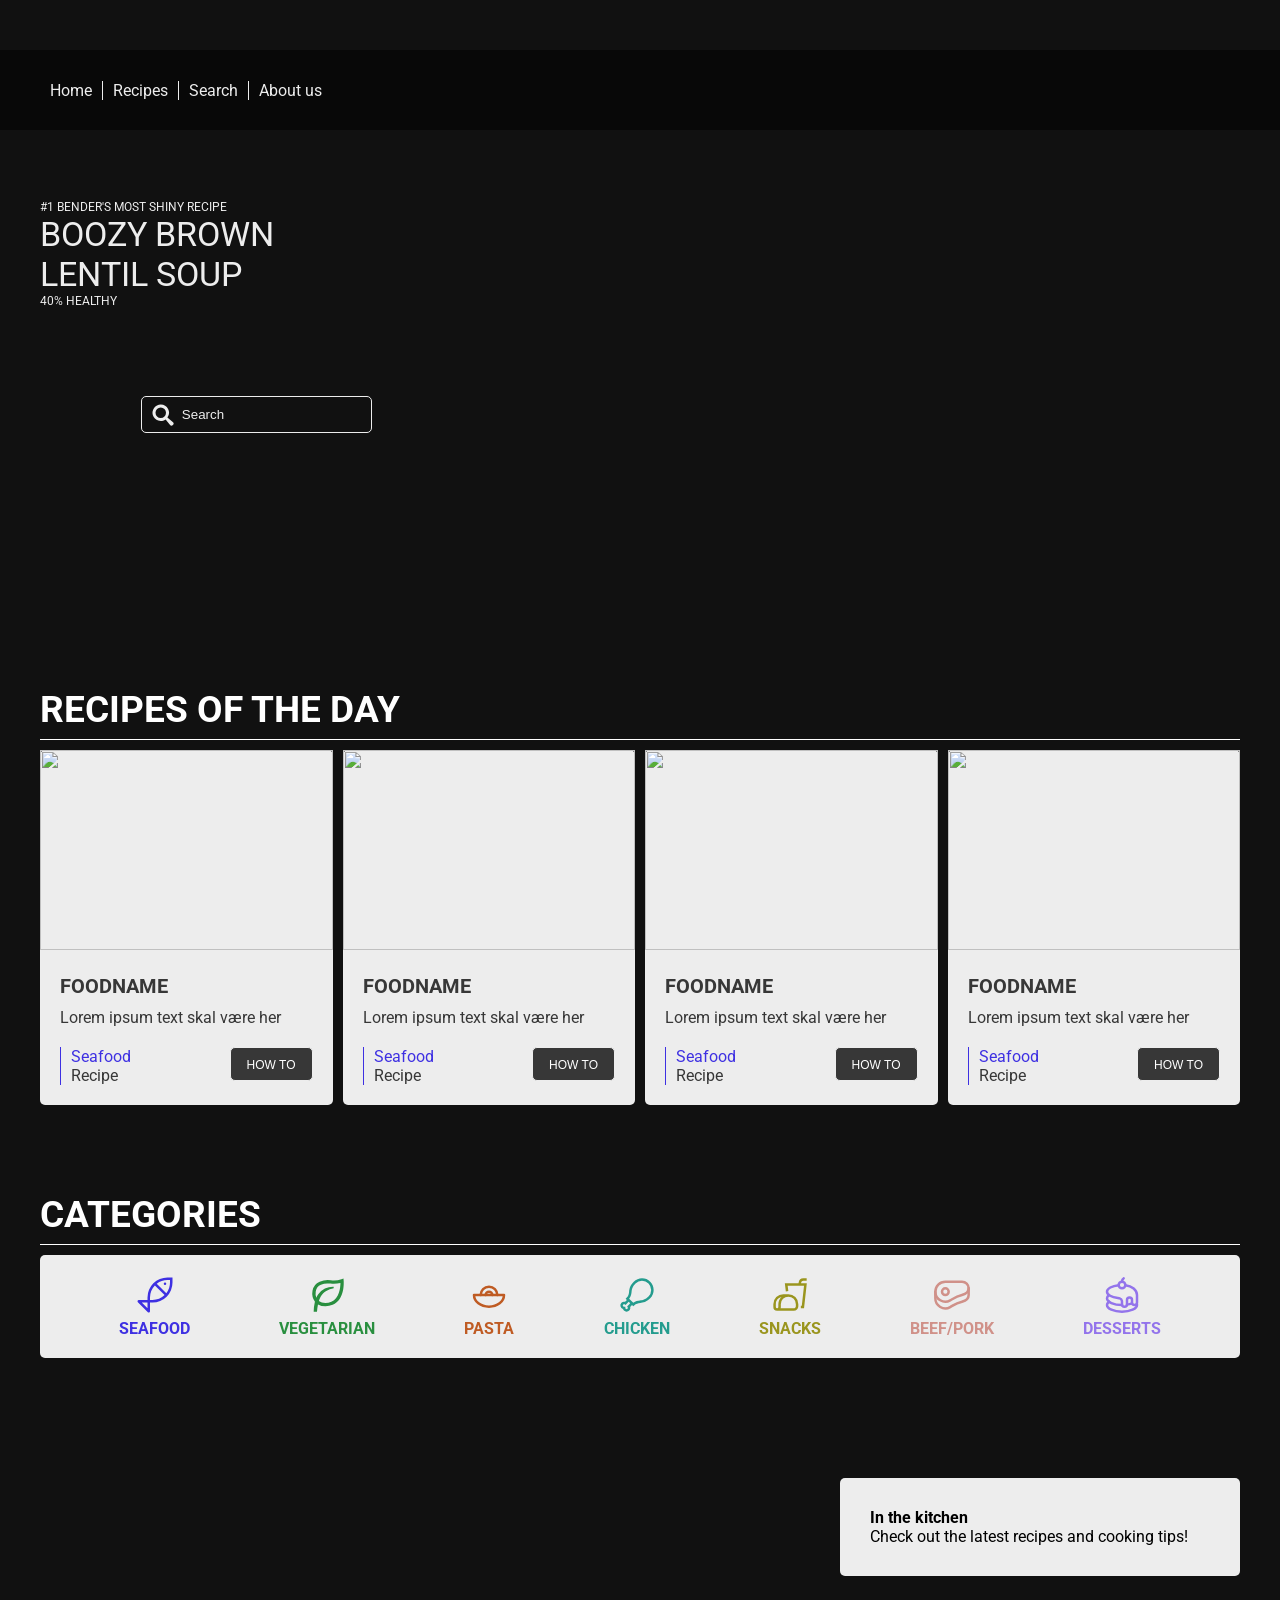
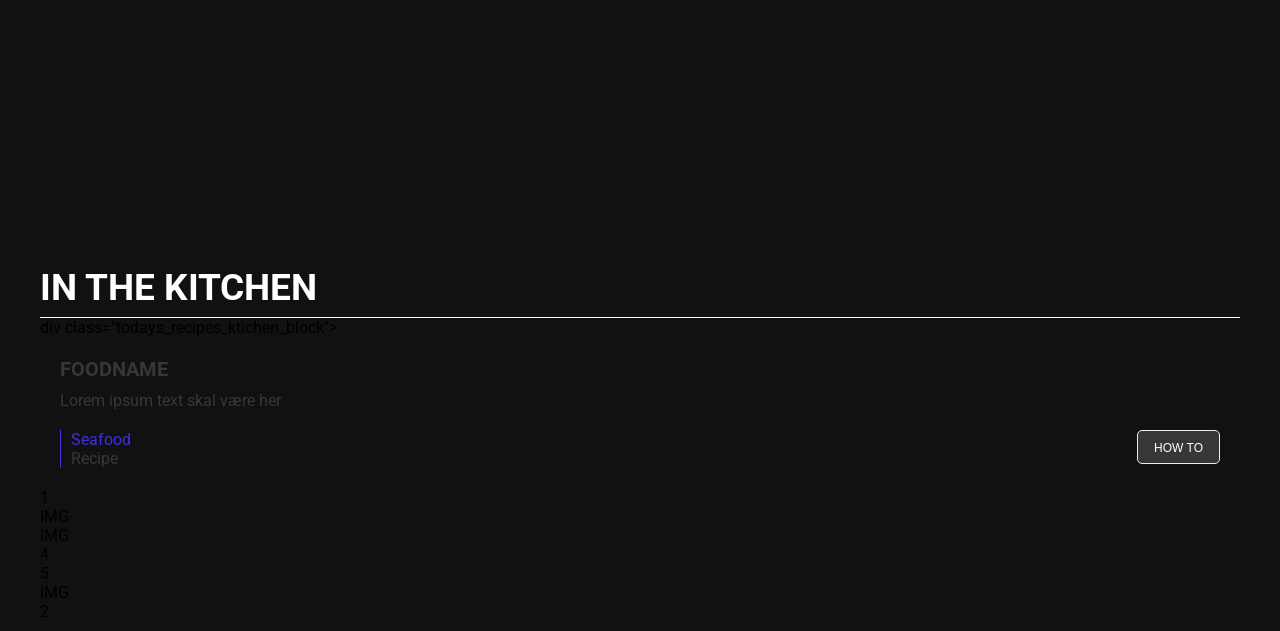
==== index.html @ aae62ea6 "Initial commit" ====
<!DOCTYPE html>
<html lang="en">

<head>
    <meta charset="UTF-8">
    <meta name="viewport" content="width=device-width, initial-scale=1.0">
    <title>Document</title>

    <link rel="preconnect" href="https://fonts.googleapis.com">
    <link rel="preconnect" href="https://fonts.gstatic.com" crossorigin>
    <link href="https://fonts.googleapis.com/css2?family=Roboto:ital,wght@0,100..900;1,100..900&display=swap"
        rel="stylesheet">

    <link rel="stylesheet" href="css/style.css">

</head>

<body>
    <div class="container">

        <!-- Navigation -->
        <nav class="navigation">
            <div class="menu-container">
                <ul>
                    <li><a href="index.html">Home</a></li>
                    <li><a href="recipes.html">Recipes</a></li>
                    <li><a href="search.html">Search</a></li>
                    <li><a href="about-us.html">About us</a></li>
                </ul>
            </div>
            <div class="hamburger-menu">
                <span><svg xmlns="http://www.w3.org/2000/svg" width="1em" height="1em" viewBox="0 0 16 16">
	<path d="M0 0h16v16H0z" fill="none" />
	<path fill="none" stroke="currentColor" stroke-linecap="round" stroke-linejoin="round" stroke-width="1.5" d="m2.75 12.25h10.5m-10.5-4h10.5m-10.5-4h10.5" />
</svg>
</span>
            </div>
        </nav>

        <div class="mobile-menu">
            <ul>
                    <li><a class= "menu-item" href="index.html">Home</a></li>
                    <li><a class= "menu-item" href="recipes.html">Recipes</a></li>
                    <li><a class= "menu-item" href="search.html">Search</a></li>
                    <li><a class= "menu-item" href="about-us.html">About us</a></li>
                </ul>
        </div>


        <!-- Hero section -->
        <section class="hero">
            <div class="hero-container">

                <div class="hero-text">

                    <h6>#1 Bender's most shiny recipe</h6>
                    <h4>Boozy brown</h4>
                    <h4>Lentil soup</h4>
                    <h6>40% healthy</h6>


                </div>

                <div class="hero-search">
                    <div class="search-box">
                        <span class="search-icon">
                            <svg xmlns="http://www.w3.org/2000/svg" width="1em" height="1em" viewBox="0 0 16 16">
                                <path d="M0 0h16v16H0z" fill="none" />
                                <path fill="currentColor"
                                    d="M6.5 1a5.5 5.5 0 0 1 4.437 8.749l3.556 2.846a1.351 1.351 0 1 1-1.898 1.898l-2.846-3.556A5.5 5.5 0 1 1 6.5 1m0 2a3.5 3.5 0 1 0 0 7a3.5 3.5 0 0 0 0-7" />
                            </svg>

                        </span>
                        <input type="text" placeholder="Search" name="" class="search-input">
                    </div>
                </div>

            </div>
        </section>

        <!-- Todays recipe section -->
        <section class="todays_recipes">

            <div class="todays_recipes_headline">Recipes of the day</div>
            <div class="todays_recipes_content">
                <div class="todays_recipes_content_block">
                    <div class="todays_recipes_content_block_image">
                        <img src="https://picsum.photos/300/175" alt="">
                    </div>

                    <div class="todays_recipes_content_block_text">
                        <div class="todays_recipes_content_block_text_top">
                            <h5>FoodName</h5>
                            <p>Lorem ipsum text skal være her</p>
                        </div>
                        <div class="todays_recipes_content_block_text_bottom">
                            <div data-category="seafood" class="todays_recipes_content_bottom_area">
                                <div class="todays_recipes_content_bottom_area_left">
                                    <p data-category="seafood" id="category-color">Seafood</p>
                                    <p>Recipe</p>
                                </div>
                                <div class="todays_recipes_content_bottom_area_right">
                                    <div class="todays_recipes_content_bottom_area_right_button">
                                        <button>
                                            <a href="#">How to</a>
                                        </button>
                                    </div>
                                </div>

                            </div>
                        </div>
                    </div>

                </div>


                <div class="todays_recipes_content_block">
                    <div class="todays_recipes_content_block_image">
                        <img src="https://picsum.photos/300/175" alt="">
                    </div>

                    <div class="todays_recipes_content_block_text">
                        <div class="todays_recipes_content_block_text_top">
                            <h5>FoodName</h5>
                            <p>Lorem ipsum text skal være her</p>
                        </div>
                        <div class="todays_recipes_content_block_text_bottom">
                            <div data-category="seafood" class="todays_recipes_content_bottom_area">
                                <div class="todays_recipes_content_bottom_area_left">
                                    <p data-category="seafood" id="category-color">Seafood</p>
                                    <p>Recipe</p>
                                </div>
                                <div class="todays_recipes_content_bottom_area_right">
                                    <div class="todays_recipes_content_bottom_area_right_button">
                                        <button>
                                            <a href="#">How to</a>
                                        </button>
                                    </div>
                                </div>

                            </div>
                        </div>
                    </div>

                </div>


                <div class="todays_recipes_content_block">
                    <div class="todays_recipes_content_block_image">
                        <img src="https://picsum.photos/300/175" alt="">
                    </div>

                    <div class="todays_recipes_content_block_text">
                        <div class="todays_recipes_content_block_text_top">
                            <h5>FoodName</h5>
                            <p>Lorem ipsum text skal være her</p>
                        </div>
                        <div class="todays_recipes_content_block_text_bottom">
                            <div data-category="seafood" class="todays_recipes_content_bottom_area">
                                <div class="todays_recipes_content_bottom_area_left">
                                    <p data-category="seafood" id="category-color">Seafood</p>
                                    <p>Recipe</p>
                                </div>
                                <div class="todays_recipes_content_bottom_area_right">
                                    <div class="todays_recipes_content_bottom_area_right_button">
                                        <button>
                                            <a href="#">How to</a>
                                        </button>
                                    </div>
                                </div>

                            </div>
                        </div>
                    </div>

                </div>


                <div class="todays_recipes_content_block">
                    <div class="todays_recipes_content_block_image">
                        <img src="https://picsum.photos/300/175" alt="">
                    </div>

                    <div class="todays_recipes_content_block_text">
                        <div class="todays_recipes_content_block_text_top">
                            <h5>FoodName</h5>
                            <p>Lorem ipsum text skal være her</p>
                        </div>
                        <div class="todays_recipes_content_block_text_bottom">
                            <div data-category="seafood" class="todays_recipes_content_bottom_area">
                                <div class="todays_recipes_content_bottom_area_left">
                                    <p data-category="seafood" id="category-color">Seafood</p>
                                    <p>Recipe</p>
                                </div>
                                <div class="todays_recipes_content_bottom_area_right">
                                    <div class="todays_recipes_content_bottom_area_right_button">
                                        <button>
                                            <a href="#">How to</a>
                                        </button>
                                    </div>
                                </div>

                            </div>
                        </div>
                    </div>

                </div>


            </div>


        </section>

        <!-- Categories section -->
        <section class="categories">
            <div class="todays_recipes_headline">Categories</div>
            <div class="categories_content">
                <div class="categories_content_block">
                    <span data-category="seafood" class="iconify">
                        <svg xmlns="http://www.w3.org/2000/svg" width="1em" height="1em" viewBox="0 0 32 32">
                            <path d="M0 0h32v32H0z" fill="none" />
                            <circle cx="24" cy="7" r="1" fill="currentColor" />
                            <path fill="currentColor"
                                d="M26 2a16.02 16.02 0 0 0-16 16v2H3a1 1 0 0 0-.707 1.707l8 8A1 1 0 0 0 12 29v-7h2A16.02 16.02 0 0 0 30 6V2ZM10 26.586L5.414 22H10ZM12 20v-2a13.94 13.94 0 0 1 3.908-9.678l7.77 7.77A13.94 13.94 0 0 1 14 20ZM28 6a13.9 13.9 0 0 1-2.98 8.606L17.395 6.98A13.9 13.9 0 0 1 26 4h2Z" />
                        </svg>

                    </span>
                    <p data-category="seafood">Seafood</p>
                </div>

                <!-- start -->
                <div class="categories_content_block">
                    <span data-category="vegetarian" class="iconify">
                        <svg xmlns="http://www.w3.org/2000/svg" width="1em" height="1em" viewBox="0 0 24 24">
                            <path d="M0 0h24v24H0z" fill="none" />
                            <path fill="currentColor"
                                d="m21.88 2.15l-1.2.4a13.84 13.84 0 0 1-6.41.64a11.87 11.87 0 0 0-6.68.9A7.23 7.23 0 0 0 3.3 9.5a8.65 8.65 0 0 0 1.47 6.6c-.06.21-.12.42-.17.63A22.6 22.6 0 0 0 4 22h2a31 31 0 0 1 .59-4.32a9.25 9.25 0 0 0 4.52 1.11a11 11 0 0 0 4.28-.87C23 14.67 22 3.86 22 3.41zm-7.27 13.93c-2.61 1.11-5.73.92-7.48-.45a13.8 13.8 0 0 1 1.21-2.84A10.2 10.2 0 0 1 9.73 11a9 9 0 0 1 1.81-1.42A12 12 0 0 1 16 8V7a11.4 11.4 0 0 0-5.26 1.08a10.3 10.3 0 0 0-4.12 3.65a15 15 0 0 0-1 1.87a7 7 0 0 1-.38-3.73a5.24 5.24 0 0 1 3.14-4a8.9 8.9 0 0 1 3.82-.84c.62 0 1.23.06 1.87.11a16.2 16.2 0 0 0 6-.35C20 7.55 19.5 14 14.61 16.08" />
                        </svg>


                    </span>
                    <p data-category="vegetarian">Vegetarian</p>
                </div>
                <!-- stop -->

                <!-- start -->
                <div class="categories_content_block">
                    <span data-category="pasta" class="iconify">
                        <svg xmlns="http://www.w3.org/2000/svg" width="1em" height="1em" viewBox="0 0 24 24">
                            <path d="M0 0h24v24H0z" fill="none" />
                            <g fill="none" stroke="currentColor" stroke-linecap="round" stroke-linejoin="round"
                                stroke-width="1.5">
                                <path d="M3 12h18c0 4 -4 7 -9 7s-9 -3 -9 -7" />
                                <path d="M7 12a5 5 0 0 1 10 0" />
                                <path d="M10 12a2 2 0 0 1 4 0" />
                            </g>
                        </svg>


                    </span>
                    <p data-category="pasta">Pasta</p>
                </div>

                <!-- stop -->

                <!-- start -->

                <div class="categories_content_block">
                    <span data-category="chicken" class="iconify">
                        <svg xmlns="http://www.w3.org/2000/svg" width="1em" height="1em" viewBox="0 0 24 24">
                            <path d="M0 0h24v24H0z" fill="none" />
                            <path fill="currentColor"
                                d="M19.95 4.05A6.96 6.96 0 0 0 15 2c-1.87 0-3.625.73-4.95 2.05c-2.325 2.325-2.575 4.265-2.795 5.975c-.18 1.39-.32 2.485-1.535 3.695l-.53.53l.75.75l-1.085 1.085a2.25 2.25 0 0 0-2.195.575a2.254 2.254 0 0 0 .935 3.745c.105.35.295.67.56.935c.425.425.99.66 1.59.66s1.165-.235 1.59-.66c.585-.585.79-1.425.575-2.195l1.085-1.085l.75.75l.53-.53c1.21-1.21 2.31-1.355 3.695-1.535c1.71-.22 3.65-.475 5.975-2.795A6.96 6.96 0 0 0 21.995 9c0-1.87-.73-3.625-2.05-4.95zM6.08 18.86l.305.505a.755.755 0 0 1-.105.92a.764.764 0 0 1-1.06 0a.75.75 0 0 1-.22-.53v-.75h-.75a.75.75 0 0 1-.53-1.28a.734.734 0 0 1 .915-.105l.505.31L7 16.07l.94.94l-1.86 1.86zm12.81-5.97c-1.965 1.965-3.49 2.16-5.105 2.37c-1.295.17-2.63.34-4.005 1.455L7.285 14.22c1.115-1.375 1.29-2.71 1.455-4.005c.21-1.615.405-3.145 2.37-5.105a5.507 5.507 0 0 1 7.78 0a5.507 5.507 0 0 1 0 7.78" />
                        </svg>


                    </span>
                    <p data-category="chicken">Chicken</p>
                </div>

                <!-- stop -->

                <!-- start -->

                <div class="categories_content_block">
                    <span data-category="snacks" class="iconify">
                        <svg xmlns="http://www.w3.org/2000/svg" width="1em" height="1em" viewBox="0 0 24 24">
                            <path d="M0 0h24v24H0z" fill="none" />
                            <g fill="currentColor">
                                <path
                                    d="M17.231 4.298A2.75 2.75 0 0 1 19.944 2H22v1.5h-2.056a1.25 1.25 0 0 0-1.233 1.045L18.635 5h3.453L20.42 20H18.5v-1.5h.579l1.333-12H10.6l.394 3.157l-1.488.186L8.9 5h8.214z" />
                                <path fill-rule="evenodd"
                                    d="M8 11.5a6 6 0 0 0-6 6v1.75a2.25 2.25 0 0 0 2.25 2.25h10A2.75 2.75 0 0 0 17 18.75V17.5a6 6 0 0 0-6-6zm6.25 8.5H6.372q.126-.354.128-.75V17.5a4.5 4.5 0 1 1 9 0v1.25c0 .69-.56 1.25-1.25 1.25M5 17.5c0-1.717.72-3.265 1.876-4.359A4.5 4.5 0 0 0 3.5 17.5v1.75a.75.75 0 0 0 1.5 0z"
                                    clip-rule="evenodd" />
                            </g>
                        </svg>


                    </span>
                    <p data-category="snacks">Snacks</p>
                </div>
                <!-- stop -->

                <!-- start -->
                <div class="categories_content_block">
                    <span data-category="beef/pork" class="iconify">
                        <svg xmlns="http://www.w3.org/2000/svg" width="1em" height="1em" viewBox="0 0 24 24">
                            <path d="M0 0h24v24H0z" fill="none" />
                            <g fill="none" stroke="currentColor" stroke-linecap="round" stroke-linejoin="round"
                                stroke-width="1.5">
                                <circle cx="8" cy="10" r="2" />
                                <path
                                    d="M2 10a6 6 0 0 0 8.917 5.245C13.189 13.978 14 13 18 12c2.232-.558 4-1.79 4-4a4 4 0 0 0-4-4H8a6 6 0 0 0-6 6" />
                                <path
                                    d="M2 10v4a6 6 0 0 0 8.917 5.245C13.189 17.978 14 17 18 16c2.232-.558 4-1.79 4-4V8" />
                            </g>
                        </svg>


                    </span>
                    <p data-category="beef/pork">beef/pork</p>
                </div>


                <div class="categories_content_block">
                    <span data-category="desserts" class="iconify">
                        <svg xmlns="http://www.w3.org/2000/svg" width="1em" height="1em" viewBox="0 0 24 24">
                            <path d="M0 0h24v24H0z" fill="none" />
                            <g fill="none" stroke="currentColor" stroke-linecap="round" stroke-linejoin="round"
                                stroke-width="1.5">
                                <circle cx="12" cy="6" r="2" />
                                <path
                                    d="M12 18c-4.97 0-9-1.79-9-4c0-.729.438-1.412 1.204-2m13.75 5c-.856.335-1.856.6-2.954.772" />
                                <path
                                    d="M20.93 17.5q.07.245.07.5c0 2.21-4.03 4-9 4s-9-1.79-9-4c0-.729.438-1.412 1.204-2" />
                                <path
                                    d="M14 6.099C18.008 6.503 21 9 21 12v4.5a1.5 1.5 0 0 1-3 0V15a1.5 1.5 0 0 0-3 0v2.5a1.5 1.5 0 0 1-3 0v-1c0-.505 0-.758-.033-.935c-.145-.796-.59-1.303-1.361-1.548c-.173-.054-.482-.094-1.1-.173C5.748 13.364 3 11.824 3 10c0-1.904 2.992-3.497 7-3.901M13 2c-.333.167-1 .8-1 2" />
                            </g>
                        </svg>


                    </span>
                    <p data-category="desserts">Desserts</p>
                </div>


            </div>

        </section>

        <!-- Full width image section -->
        <section class="image_section">
            <div class="image_section_controller">
                <div class="image_section_box">
                    <h4>In the kitchen</h4>
                    <p>Check out the latest recipes and cooking tips!</p>
                </div>

            </div>

        </section>


        <!-- kig på imorgen -->
        <!-- Content area (6 boxes)-->
        <section class="content_area">
<div class="todays_recipes_headline">In the kitchen</div>

<div class="todays_recipes_content_kitchen">
                    div class="todays_recipes_ktichen_block">
                   

                    <div class="todays_recipes_content_block_text">
                        <div class="todays_recipes_content_block_text_top">
                            <h5>FoodName</h5>
                            <p>Lorem ipsum text skal være her</p>
                        </div>
                        <div class="todays_recipes_content_block_text_bottom">
                            <div data-category="seafood" class="todays_recipes_content_bottom_area">
                                <div class="todays_recipes_content_bottom_area_left">
                                    <p data-category="seafood" id="category-color">Seafood</p>
                                    <p>Recipe</p>
                                </div>
                                <div class="todays_recipes_content_bottom_area_right">
                                    <div class="todays_recipes_content_bottom_area_right_button">
                                        <button>
                                            <a href="#">How to</a>
                                        </button>
                                    </div>
                                </div>

                            </div>
                        </div>
                    </div>

                </div>

<div class="content_area_container">
    <div class="content_area_container_box">1</div>
    <div class="content_area_container_box">IMG</div>
    <div class="content_area_container_box">IMG</div>
    <div class="content_area_container_box">4</div>
    <div class="content_area_container_box">5</div>
    <div class="content_area_container_box">IMG</div>2
</div>

        </section>

        <!-- Footer -->
        <footer class="footer">

        </footer>





    </div>

<script src="js/app.js"></script>

</body>

</html>
---- css/style.css ----
:root {
    /* Dimensions */
    --width-full: 100%;
    --width-12col: 1200px;

    /* Grid settings */
    --grid-gap: 10px;
    --padding-default: 20px;

    /* Colours */
    --background-color-navigation: #00000088;
    --background-color-light: #ededed;
    --background-color-dark-bg: #111111;
    --primary-color: #bf5b23;
    --color-white: #ffffff;
    --color-dark: #373737;
    --color-light: #ebebeb;

    /* Color swatch categories */
    --category-seafood: #3e30e2;
    --category-chicken: #249c8e;
    --category-meats: #d09189;
    --category-veg: #298f3f;
    --category-snacks: #9a951e;
    --category-pasta: #bf5b23;
    --category-desserts: #9374eb;

}

/* data-category attributes */
/*Seafood*/
div[data-category="seafood"] {
    border-left: 1px solid var(--category-seafood);
}

p[data-category="seafood"] {
    color: var(--category-seafood);
}

span[data-category="seafood"] {
    color: var(--category-seafood);
}

/*Vegetarian*/
div[data-category="vegetarian"] {
    border-left: 1px solid var(--category-veg);
}

p[data-category="vegetarian"] {
    color: var(--category-veg);
}

span[data-category="vegetarian"] {
    color: var(--category-veg);
}

/*Pasta*/
div[data-category="pasta"] {
    border-left: 1px solid var(--category-pasta);
}

p[data-category="pasta"] {
    color: var(--category-pasta);
}

span[data-category="pasta"] {
    color: var(--category-pasta);
}


/*Chicken*/
div[data-category="chicken"] {
    border-left: 1px solid var(--category-chicken);
}

p[data-category="chicken"] {
    color: var(--category-chicken);
}

span[data-category="chicken"] {
    color: var(--category-chicken);
}


/*Snacks*/
div[data-category="snacks"] {
    border-left: 1px solid var(--category-snacks);
}

p[data-category="snacks"] {
    color: var(--category-snacks);
}

span[data-category="snacks"] {
    color: var(--category-snacks);
}

/*Beef/pork*/
div[data-category="beef/pork"] {
    border-left: 1px solid var(--category-meats);
}

p[data-category="beef/pork"] {
    color: var(--category-meats);
}

span[data-category="beef/pork"] {
    color: var(--category-meats);
}

/*Desserts*/
div[data-category="desserts"] {
    border-left: 1px solid var(--category-desserts);
}

p[data-category="desserts"] {
    color: var(--category-desserts);
}

span[data-category="desserts"] {
    color: var(--category-desserts);
}

* {
    margin: 0;
    padding: 0;
    box-sizing: border-box;

}

body {
    width: var(--width-full);
    /* 100% */
    font-family: "Roboto", sans-serif;
    height: 100%;
    position: relative;
    background-color: var(--background-color-dark-bg);

}

.container {
    display:grid;
    grid-template-rows:auto;
    gap:var(--grid-gap);
    width:var(--width-full);
}


.navigation, .hero, .image_section, .footer {
    width: var(--width-full); /* Den har fuld vidde */
}

.todays_recipes, .categories, .content_area {
    width: var(--width-12col);
    margin: 0 auto 0 auto;
}

.hamburger-menu {
    display: none;
    color: var(--color-light);
    font-size: 24px;
}

.mobile-menu{
    display:none;
}


.navigation {
    width: var(--width-full);
    height: 80px;
    background-color: var(--background-color-navigation);
    padding: 20px;
    display: flex;
    justify-content: center;
    align-items: center;
    position:absolute;
    top: 50px;
    left: 0;
    z-index: 10;
}

/* For cool floaty later*/
.navigation.fixed {
    position:fixed;
    top:0;
    width:100%;
    z-index: 1000;
}


.menu-container {
    width:var(--width-12col);
}

.menu-container ul {
    display: flex;

}

.menu-container ul li {
    list-style: none;
}

.menu-container a {
    padding: 0 10px;
    text-decoration: none;
    color: var(--background-color-light);
    border-right: 1px solid var(--background-color-light);
}

.menu-container a:hover {
    color: var(--primary-color);
}

.menu-container li:last-child a {
    border-right: none;
}

/* Hero Section */
.hero {
    display: flex;
    justify-content: center;
    color:var(--background-color-light);
    position: relative;
    width: var(--width-full);
    top:0;
    min-height: 600px;
    height: auto;
    margin: 0;
    background-image: url("https://picsum.photos/1920/800");
    background-size: cover;
    background-position: center;
}

.hero-container {
    width: var(--width-12col);
    height: 100%;
    display: grid;
    grid-template-columns: repeat(12, 1fr);
    grid-template-rows: auto auto auto;
    gap: var(--grid-gap);
}

.hero-text {
    grid-column: 1 / span 4; /* spanning over 4 columns */ 
    grid-row: 1;
    margin-top: 200px;
}

.hero-text h4, h6 {
    padding:0;
    margin:0;
}

.hero-text h4 {
    font-weight: 400;
    font-size: 34px;
    text-transform: uppercase;
}

.hero-text h6 {
    font-weight: 400;
    font-size: 12px;
    text-transform: uppercase;
}

.hero-search {
    grid-column: 2 / span 3;
    grid-row: 2;
    margin-top: 50 px;
}

.search-box {
    position:relative;
    display: flex;
    align-items: center;
}

.search-input {
    padding: 10px 20px 10px 40px;
    background-color: transparent;
    border-radius: 5px;
    border: 1px solid var(--background-color-light);
    outline:none;
    color: var(--background-color-light);
}

.search-input::placeholder {
    color: var(--background-color-light);
}

.search-icon {
    position: absolute;
    left: 10px;
    font-size: 24px;
    display: flex;
    align-items: center;
}


/* Todays recipes stuff start */
.todays_recipes {
    height: fit-content;
    width: var(--width-12col);
    display:grid;
    grid-template-rows: 130px auto;
    grid-template-columns: 1fr;
    gap:var(--grid-gap);
}

.todays_recipes_content_block_image img{
height: 200px;
width: 100%;
background-size: cover;
background-position: center;
}

.todays_recipes_headline {
    height: 60px;
    color: var(--color-white);
    border-bottom: 1px solid var(--color-white);
    display: flex;
    justify-content: flex-start;
    align-items: center;
    font-size: 37px;
    text-transform: uppercase;
    font-weight: 700;
    margin-top: 70px;
}

.todays_recipes_content {
    display: grid;
    grid-template-columns: repeat(4, 1fr);
    gap: var(--grid-gap);
    height: fit-content ;
    width: var(--width-12col);
}

.todays_recipes_content_block {
    background-color: var(--background-color-light);
    border-radius: 5px;
    display: flex;
    flex-direction: column;
    position: relative;
}

.todays_recipes_content_block_text {
    padding: 20px;
    color: var(--color-dark);
    display: flex;
    flex-direction: column;
    justify-content: space-between;
    flex: 1;
}

.todays_recipes_content_block_text h5 {
    font-weight: 700;
    font-size: 20px;
    margin-bottom: 10px;
    text-transform: uppercase;
}

.todays_recipes_content_block_text p {
    font-size: 16px;
}

.todays_recipes_content_bottom_area {
    display: flex;
    justify-content: space-between;
    margin: 20px 0 0 0;
}

.todays_recipes_content_bottom_area_left {
    display: flex;
    justify-content: space-between;
    padding: 0 0 0 10px;
    flex-direction: column;
}

.todays_recipes_content_bottom_area.left p {
    font-size: 14px;
    font-weight: 400;
    text-transform: uppercase;
}


.todays_recipes_content_bottom_area_right button {
    background-color: var(--color-dark);
    border: 1px solid var(--background-color-light);
    border-radius: 5px;
    padding: 8px 16px;
    font-size: 14px;
    font-weight: 400;
    cursor: pointer;
}

.todays_recipes_content_bottom_area_right button a {
    color: var(--color-white);
    text-decoration: none;
    text-transform: uppercase;
    font-size: 12px;
    transition: 0.3s;
}

.todays_recipes_content_bottom_area_right button a:hover {
    color: var(--primary-color);
}

.categories {
    width: var(--width-12col);
}

.categories_content {
    display: flex;
    background-color: var(--background-color-light);
    gap: var(--grid-gap);
    padding: 20px 0;
    border-radius: 5px;
    margin: 10px auto;
    justify-content: space-evenly;
}

.categories_content_block {
    display: flex;
    justify-content: center;
    align-items: center;
    font-size: 16px;
    font-weight: 700;
    text-transform: uppercase;
    flex-direction: column;
}

.categories_content_block svg {
    font-size: 40px;
    
}

/* image section start */
.image_section {
    width: var(--width-full);
    height: 400px;
    display: flex;
    justify-content: center;
    background-image: url("https://picsum.photos/1920/400");
    background-size: cover;
    background-position: center;
    clip-path: polygon(0 0, 100% 17%, 100% 100%, 0% 100%);
}

.image_section_controller {
    width: var(--width-12col);
    display: grid;
    grid-template-columns: repeat(12, 1fr);
    grid-template-rows: 100px auto 50px;
}

.image_section_box {
    grid-row:2;
    background-color: var(--background-color-light);
    grid-column: 9 / span 4;
    height: fit-content;
    padding: 30px;
    border-radius: 5px;
}

/* Recipes */

.recipe-hero-text {
    margin-left: 80px;
    margin-top: 150px;
    margin-bottom: 15px;
}

.recipe-hero-text h1 {
    font-size: 12px;
    font-weight: 400;
    width: 367px;
    color: var(--primary-color);
    margin-bottom: 15px;
}

.boozy {
    color: var(--color-light);
    font-size: 32px;
    font-weight: 400;
    text-transform: uppercase;
}

.lentil {
    color: var(--color-light);
    font-size: 32px;
    font-weight: 800;
    text-transform: uppercase;
}

.recipe-hero-container {
    display: flex;
    justify-content: space-between;
    align-items: flex-start;
}


.suop-image {
    width: 400px;
    height: 400px;
    border-radius: 50%;
    object-fit: cover;
    display: block;
    margin-left: auto;
    margin-right: 40px;
    margin-top: 149px;

}


/* Search */


 

/* About us page start */








/* Responsive web design (mobile) : Allti' ned'est */
/* RMD start */
@media (width <= 768px) {
    :root { 
        --width-12col: 100%;
    }
    
   /*body*/

    .menu-container {
        display:none;

    }

    .hamburger-menu {
        display:block;
    }

    .mobile-menu {
        position:fixed;
        top: 0;
        right: 0;
        height: 100%;
        background-color: var(--color-dark);
        box-shadow: -2px 0 5px #00000080;
        transform: translateX(100%);
        z-index: 1000;
        display: block;
        transition: transform 0.8s ease-in-out, opacity 0.8s ease-in-out;
    }

    .mobile-menu.open {
        visibility: visible;
        opacity: 1;
        transform: translateX(0);
        transition: transform 0.8s ease-in-out, opacity 0.8s ease-in-out;
    }

    .mobile-menu ul {
        padding: 0;
    }

    .mobile-menu ul li {
        list-style: none;
        text-decoration: none;
        padding: 15px;
    }

    .mobile-menu ul li a {
        color: var(--color-light);
        text-decoration: none;
    }

    .mobile-menu .menu-item {
        display: block;
        padding: 15px;
        font-weight: 700;
        text-transform: uppercase;
    }


 .hero-text {
    grid-column: 3 / span 8; /* spanning over 4 columns */ 


}
.hero-search {
    grid-column: 3 / span 8;

}
 .search-input {
    width:100%;
 }



    .todays_recipes {
       width: 90%;
    }

    .todays_recipes_content {
        grid-template-columns: repeat(1, 1fr);
        
    }

    .categories_content {
        flex-wrap: wrap;
        justify-content: flex-start;
    }
    
    .categories_content_block {
        width: 30%;
        margin: 5px;
    }
 
   

    .todays_recipes_headline {
        font-size: 30px;
    } 
 
     .image_section {
        display:none;
    } 
}
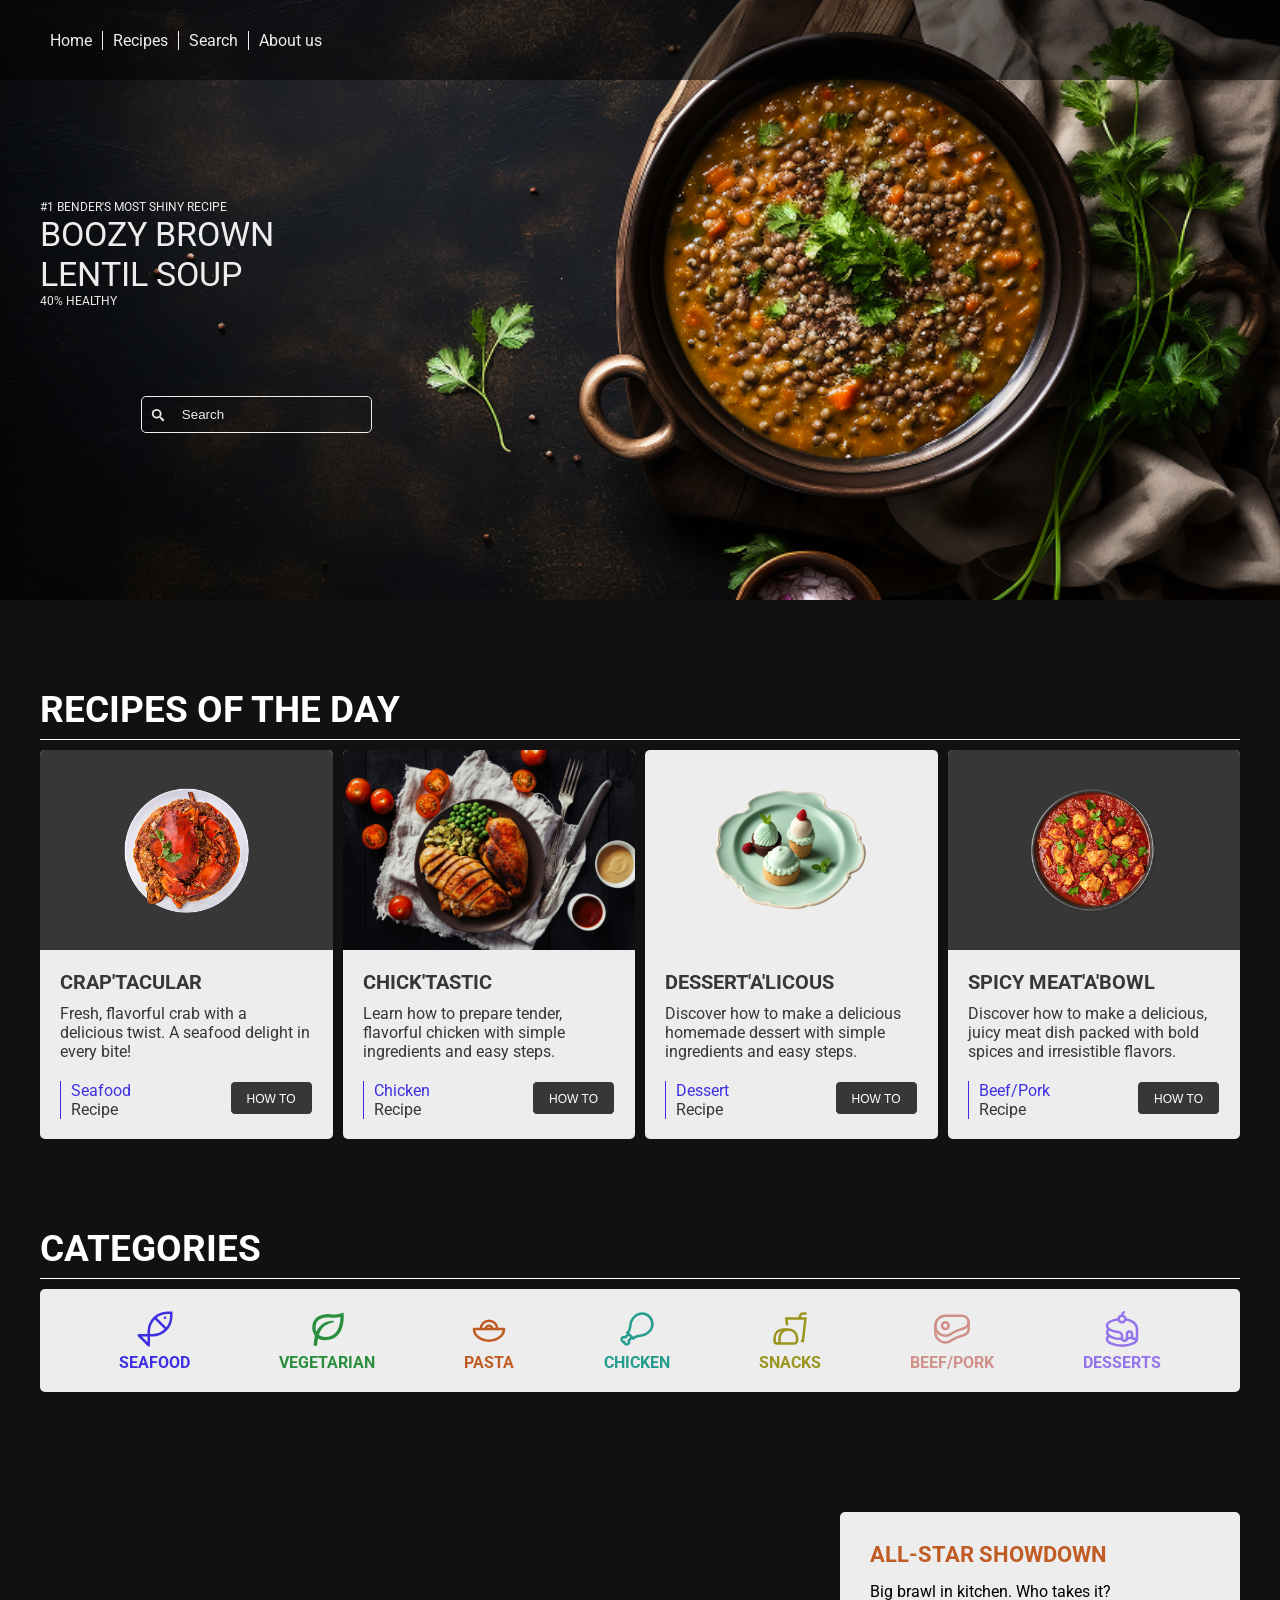
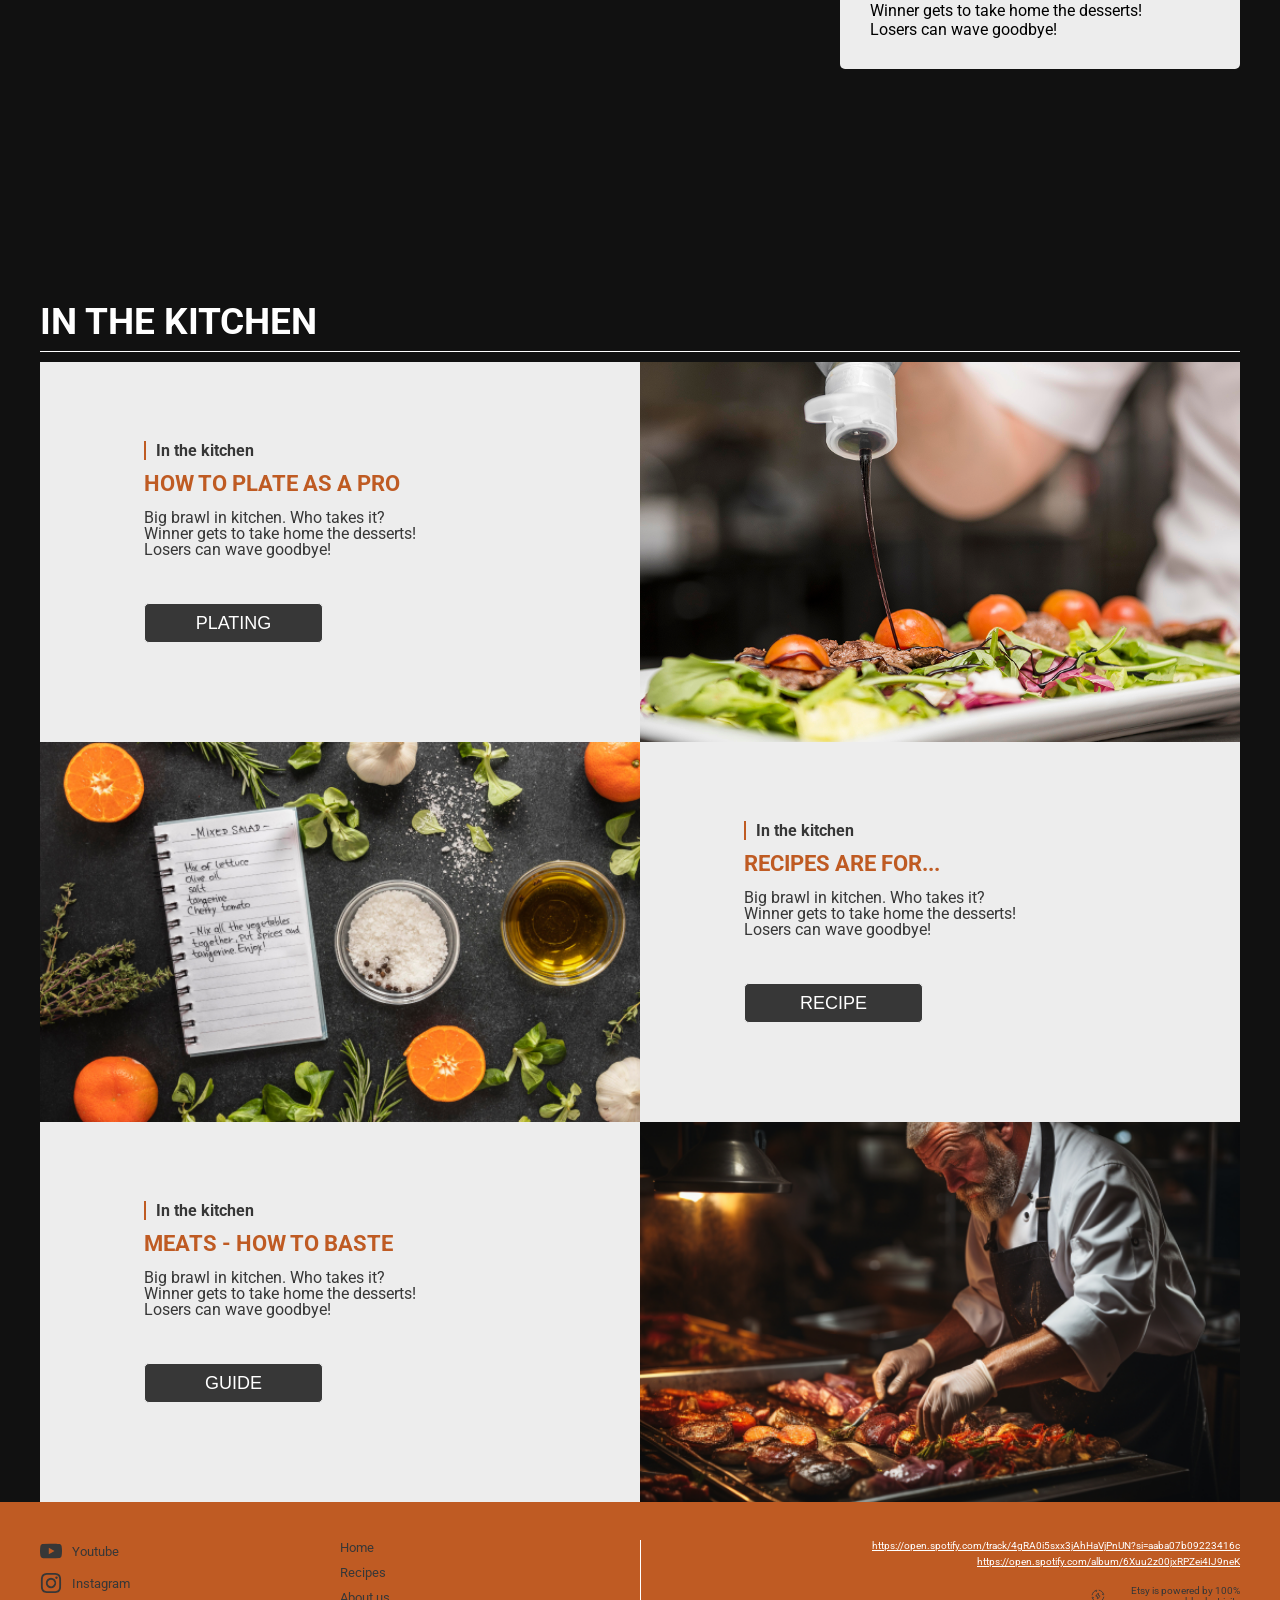
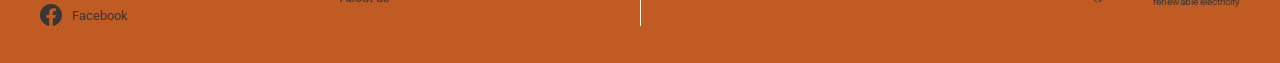
==== commit 2e44eaa9: "hejsa" ====
--- a/index.html
+++ b/index.html
@@ -30,20 +30,21 @@
             </div>
             <div class="hamburger-menu">
                 <span><svg xmlns="http://www.w3.org/2000/svg" width="1em" height="1em" viewBox="0 0 16 16">
-	<path d="M0 0h16v16H0z" fill="none" />
-	<path fill="none" stroke="currentColor" stroke-linecap="round" stroke-linejoin="round" stroke-width="1.5" d="m2.75 12.25h10.5m-10.5-4h10.5m-10.5-4h10.5" />
-</svg>
-</span>
+                        <path d="M0 0h16v16H0z" fill="none" />
+                        <path fill="none" stroke="currentColor" stroke-linecap="round" stroke-linejoin="round"
+                            stroke-width="1.5" d="m2.75 12.25h10.5m-10.5-4h10.5m-10.5-4h10.5" />
+                    </svg>
+                </span>
             </div>
         </nav>
 
         <div class="mobile-menu">
             <ul>
-                    <li><a class= "menu-item" href="index.html">Home</a></li>
-                    <li><a class= "menu-item" href="recipes.html">Recipes</a></li>
-                    <li><a class= "menu-item" href="search.html">Search</a></li>
-                    <li><a class= "menu-item" href="about-us.html">About us</a></li>
-                </ul>
+                <li><a class="menu-item" href="index.html">Home</a></li>
+                <li><a class="menu-item" href="recipes.html">Recipes</a></li>
+                <li><a class="menu-item" href="search.html">Search</a></li>
+                <li><a class="menu-item" href="about-us.html">About us</a></li>
+            </ul>
         </div>
 
 
@@ -84,14 +85,14 @@
             <div class="todays_recipes_headline">Recipes of the day</div>
             <div class="todays_recipes_content">
                 <div class="todays_recipes_content_block">
-                    <div class="todays_recipes_content_block_image">
-                        <img src="https://picsum.photos/300/175" alt="">
+                    <div class="todays_recipes_content_block_image crab-background">
+                        <img src="images/crab.png" alt="Crab" class="crab-image">
                     </div>
 
                     <div class="todays_recipes_content_block_text">
                         <div class="todays_recipes_content_block_text_top">
-                            <h5>FoodName</h5>
-                            <p>Lorem ipsum text skal være her</p>
+                            <h5>Crap'tacular</h5>
+                            <p>Fresh, flavorful crab with a delicious twist. A seafood delight in every bite!</p>
                         </div>
                         <div class="todays_recipes_content_block_text_bottom">
                             <div data-category="seafood" class="todays_recipes_content_bottom_area">
@@ -116,18 +117,19 @@
 
                 <div class="todays_recipes_content_block">
                     <div class="todays_recipes_content_block_image">
-                        <img src="https://picsum.photos/300/175" alt="">
+                        <img src="images/chickendish.png" alt="chickendish" class="chicken-image">
                     </div>
 
                     <div class="todays_recipes_content_block_text">
                         <div class="todays_recipes_content_block_text_top">
-                            <h5>FoodName</h5>
-                            <p>Lorem ipsum text skal være her</p>
+                            <h5>Chick'tastic</h5>
+                            <p>Learn how to prepare tender, flavorful chicken with simple ingredients and easy steps.
+                            </p>
                         </div>
                         <div class="todays_recipes_content_block_text_bottom">
                             <div data-category="seafood" class="todays_recipes_content_bottom_area">
                                 <div class="todays_recipes_content_bottom_area_left">
-                                    <p data-category="seafood" id="category-color">Seafood</p>
+                                    <p data-category="seafood" id="category-color">Chicken</p>
                                     <p>Recipe</p>
                                 </div>
                                 <div class="todays_recipes_content_bottom_area_right">
@@ -146,19 +148,20 @@
 
 
                 <div class="todays_recipes_content_block">
-                    <div class="todays_recipes_content_block_image">
-                        <img src="https://picsum.photos/300/175" alt="">
+                    <div class="todays_recipes_content_block_image dessert-background">
+                        <img src="images/dessert.png" alt="dessert" class="dessert-image">
                     </div>
 
                     <div class="todays_recipes_content_block_text">
                         <div class="todays_recipes_content_block_text_top">
-                            <h5>FoodName</h5>
-                            <p>Lorem ipsum text skal være her</p>
+                            <h5>Dessert'a'licous</h5>
+                            <p>Discover how to make a delicious homemade dessert with simple ingredients and easy steps.
+                            </p>
                         </div>
                         <div class="todays_recipes_content_block_text_bottom">
                             <div data-category="seafood" class="todays_recipes_content_bottom_area">
                                 <div class="todays_recipes_content_bottom_area_left">
-                                    <p data-category="seafood" id="category-color">Seafood</p>
+                                    <p data-category="seafood" id="category-color">Dessert</p>
                                     <p>Recipe</p>
                                 </div>
                                 <div class="todays_recipes_content_bottom_area_right">
@@ -177,19 +180,20 @@
 
 
                 <div class="todays_recipes_content_block">
-                    <div class="todays_recipes_content_block_image">
-                        <img src="https://picsum.photos/300/175" alt="">
+                    <div class="todays_recipes_content_block_image beefpork-background">
+                        <img src="images/beefpork.png" alt="beefpork" class="beefpork-image">
                     </div>
 
                     <div class="todays_recipes_content_block_text">
                         <div class="todays_recipes_content_block_text_top">
-                            <h5>FoodName</h5>
-                            <p>Lorem ipsum text skal være her</p>
+                            <h5>Spicy meat'a'bowl</h5>
+                            <p>Discover how to make a delicious, juicy meat dish packed with bold spices and
+                                irresistible flavors.</p>
                         </div>
                         <div class="todays_recipes_content_block_text_bottom">
                             <div data-category="seafood" class="todays_recipes_content_bottom_area">
                                 <div class="todays_recipes_content_bottom_area_left">
-                                    <p data-category="seafood" id="category-color">Seafood</p>
+                                    <p data-category="seafood" id="category-color">Beef/Pork</p>
                                     <p>Recipe</p>
                                 </div>
                                 <div class="todays_recipes_content_bottom_area_right">
@@ -353,8 +357,12 @@
         <section class="image_section">
             <div class="image_section_controller">
                 <div class="image_section_box">
-                    <h4>In the kitchen</h4>
-                    <p>Check out the latest recipes and cooking tips!</p>
+                    <h4>All-star showdown</h4>
+
+                    <p>Big brawl in kitchen. Who takes it? <br>
+                        Winner gets to take home the desserts!<br>
+                        Losers can wave goodbye!</p>
+
                 </div>
 
             </div>
@@ -362,63 +370,182 @@
         </section>
 
 
-        <!-- kig på imorgen -->
+
         <!-- Content area (6 boxes)-->
         <section class="content_area">
-<div class="todays_recipes_headline">In the kitchen</div>
-
-<div class="todays_recipes_content_kitchen">
-                    div class="todays_recipes_ktichen_block">
-                   
-
-                    <div class="todays_recipes_content_block_text">
-                        <div class="todays_recipes_content_block_text_top">
-                            <h5>FoodName</h5>
-                            <p>Lorem ipsum text skal være her</p>
-                        </div>
-                        <div class="todays_recipes_content_block_text_bottom">
-                            <div data-category="seafood" class="todays_recipes_content_bottom_area">
-                                <div class="todays_recipes_content_bottom_area_left">
-                                    <p data-category="seafood" id="category-color">Seafood</p>
-                                    <p>Recipe</p>
-                                </div>
-                                <div class="todays_recipes_content_bottom_area_right">
-                                    <div class="todays_recipes_content_bottom_area_right_button">
-                                        <button>
-                                            <a href="#">How to</a>
-                                        </button>
-                                    </div>
-                                </div>
-
-                            </div>
-                        </div>
-                    </div>
-
-                </div>
-
-<div class="content_area_container">
-    <div class="content_area_container_box">1</div>
-    <div class="content_area_container_box">IMG</div>
-    <div class="content_area_container_box">IMG</div>
-    <div class="content_area_container_box">4</div>
-    <div class="content_area_container_box">5</div>
-    <div class="content_area_container_box">IMG</div>2
-</div>
+
+            <div class="todays_recipes_headline">In the kitchen</div>
+
+
+            <div class="content_area_container">
+
+                <div class="content_area_container_box text-box">
+                    <h5>In the kitchen</h5>
+                    <h3>How to plate as a pro</h3>
+                    <p>Big brawl in kitchen. Who takes it? <br>
+                        Winner gets to take home the desserts!<br>
+                        Losers can wave goodbye!</p>
+
+                    <button>Plating</button>
+
+                </div>
+
+                <div class="content_area_container_box">
+                    <img src="images/salad.png" alt="salad on plate">
+                </div>
+
+
+                <div class="content_area_container_box">
+                    <img src="images/recipelist.png" alt="saladrecipe">
+                </div>
+
+
+
+                <div class="content_area_container_box text-box">
+                    <h5>In the kitchen</h5>
+                    <h3>Recipes are for...</h3>
+                    <p>Big brawl in kitchen. Who takes it? <br>
+                        Winner gets to take home the desserts!<br>
+                        Losers can wave goodbye!</p>
+
+                    <button>Recipe</button>
+                </div>
+
+
+                <div class="content_area_container_box text-box">
+                    <h5>In the kitchen</h5>
+                    <h3>Meats - how to baste</h3>
+                    <p>Big brawl in kitchen. Who takes it? <br>
+                        Winner gets to take home the desserts!<br>
+                        Losers can wave goodbye!</p>
+
+                    <button>Guide</button>
+                </div>
+
+
+                <div class="content_area_container_box">
+                    <img src="images/cookingman.png" alt="cooking man">
+                </div>
+
+            </div>
 
         </section>
+
+
+
+
+
+
+
+
+
+
+
+
+
+ </div>
 
         <!-- Footer -->
         <footer class="footer">
 
+            <div class="footer_container">
+
+                <div class="footer_socialmedia">
+                    <a href="https://www.youtube.com/">
+                        <svg xmlns="http://www.w3.org/2000/svg" width="1em" height="1em" viewBox="0 0 24 24">
+                            <path d="M0 0h24v24H0z" fill="none" />
+                            <g fill="none">
+                                <g clip-path="url(#SVGXv8lpc2Y)">
+                                    <path fill="currentColor"
+                                        d="M23.5 6.507a2.8 2.8 0 0 0-.766-1.27a3.05 3.05 0 0 0-1.338-.742C19.518 4 11.994 4 11.994 4a77 77 0 0 0-9.39.47a3.16 3.16 0 0 0-1.338.76c-.37.356-.638.795-.778 1.276A29 29 0 0 0 0 12c-.012 1.841.151 3.68.488 5.494c.137.479.404.916.775 1.269s.833.608 1.341.743c1.903.494 9.39.494 9.39.494a77 77 0 0 0 9.402-.47a3.05 3.05 0 0 0 1.338-.742a2.8 2.8 0 0 0 .765-1.27A28.4 28.4 0 0 0 24 12.023a26.6 26.6 0 0 0-.5-5.517M9.602 15.424V8.577l6.26 3.424z" />
+                                </g>
+                                <defs>
+                                    <clipPath id="SVGXv8lpc2Y">
+                                        <path fill="#fff" d="M0 0h24v24H0z" />
+                                    </clipPath>
+                                </defs>
+                            </g>
+                        </svg>
+
+
+                        Youtube
+                    </a>
+
+
+                    <a href="https://www.instagram.com/">
+                        <svg xmlns="http://www.w3.org/2000/svg" width="1em" height="1em" viewBox="0 0 24 24">
+                            <path d="M0 0h24v24H0z" fill="none" />
+                            <path fill="currentColor" fill-rule="evenodd"
+                                d="M7.465 1.066C8.638 1.012 9.012 1 12 1s3.362.013 4.534.066s1.972.24 2.672.511c.733.277 1.398.71 1.948 1.27c.56.549.992 1.213 1.268 1.947c.272.7.458 1.5.512 2.67C22.988 8.639 23 9.013 23 12s-.013 3.362-.066 4.535c-.053 1.17-.24 1.97-.512 2.67a5.4 5.4 0 0 1-1.268 1.949c-.55.56-1.215.992-1.948 1.268c-.7.272-1.5.458-2.67.512c-1.174.054-1.548.066-4.536.066s-3.362-.013-4.535-.066c-1.17-.053-1.97-.24-2.67-.512a5.4 5.4 0 0 1-1.949-1.268a5.4 5.4 0 0 1-1.269-1.948c-.271-.7-.457-1.5-.511-2.67C1.012 15.361 1 14.987 1 12s.013-3.362.066-4.534s.24-1.972.511-2.672a5.4 5.4 0 0 1 1.27-1.948a5.4 5.4 0 0 1 1.947-1.269c.7-.271 1.5-.457 2.67-.511m8.98 1.98c-1.16-.053-1.508-.064-4.445-.064s-3.285.011-4.445.064c-1.073.049-1.655.228-2.043.379c-.513.2-.88.437-1.265.822a3.4 3.4 0 0 0-.822 1.265c-.151.388-.33.97-.379 2.043c-.053 1.16-.064 1.508-.064 4.445s.011 3.285.064 4.445c.049 1.073.228 1.655.379 2.043c.176.477.457.91.822 1.265c.355.365.788.646 1.265.822c.388.151.97.33 2.043.379c1.16.053 1.507.064 4.445.064s3.285-.011 4.445-.064c1.073-.049 1.655-.228 2.043-.379c.513-.2.88-.437 1.265-.822c.365-.355.646-.788.822-1.265c.151-.388.33-.97.379-2.043c.053-1.16.064-1.508.064-4.445s-.011-3.285-.064-4.445c-.049-1.073-.228-1.655-.379-2.043c-.2-.513-.437-.88-.822-1.265a3.4 3.4 0 0 0-1.265-.822c-.388-.151-.97-.33-2.043-.379m-5.85 12.345a3.669 3.669 0 0 0 4-5.986a3.67 3.67 0 1 0-4 5.986M8.002 8.002a5.654 5.654 0 1 1 7.996 7.996a5.654 5.654 0 0 1-7.996-7.996m10.906-.814a1.337 1.337 0 1 0-1.89-1.89a1.337 1.337 0 0 0 1.89 1.89"
+                                clip-rule="evenodd" />
+                        </svg>
+
+                        Instagram
+                    </a>
+
+
+                    <a href="https://www.facebook.com/">
+                        <svg xmlns="http://www.w3.org/2000/svg" width="1em" height="1em" viewBox="0 0 24 24">
+                            <path d="M0 0h24v24H0z" fill="none" />
+                            <g fill="none">
+                                <g clip-path="url(#SVGXv8lpc2Y)">
+                                    <path fill="currentColor" fill-rule="evenodd"
+                                        d="M0 12.067C0 18.034 4.333 22.994 10 24v-8.667H7V12h3V9.333c0-3 1.933-4.666 4.667-4.666c.866 0 1.8.133 2.666.266V8H15.8c-1.467 0-1.8.733-1.8 1.667V12h3.2l-.533 3.333H14V24c5.667-1.006 10-5.966 10-11.933C24 5.43 18.6 0 12 0S0 5.43 0 12.067"
+                                        clip-rule="evenodd" />
+                                </g>
+                                <defs>
+                                    <clipPath id="SVGXv8lpc2Y">
+                                        <path fill="#fff" d="M0 0h24v24H0z" />
+                                    </clipPath>
+                                </defs>
+                            </g>
+                        </svg>
+
+                        Facebook
+                    </a>
+
+                </div>
+
+                <div class="footer_link">
+                    <a href="index.html">Home</a>
+                    <a href="recipes.html">Recipes</a>
+                    <a href="about-us.html">About us</a>
+                </div>
+
+                <div class="footer_information">
+                    <a
+                        href="https://open.spotify.com/track/4gRA0i5sxx3jAhHaVjPnUN?si=aaba07b09223416c">https://open.spotify.com/track/4gRA0i5sxx3jAhHaVjPnUN?si=aaba07b09223416c</a>
+                    <a href="https://open.spotify.com/album/6Xuu2z00jxRPZei4IJ9neK"
+                        class="spotifyalbum">https://open.spotify.com/album/6Xuu2z00jxRPZei4IJ9neK</a>
+
+
+
+                    <p>
+                        <svg xmlns="http://www.w3.org/2000/svg" width="1em" height="1em" viewBox="0 0 24 24">
+                            <path d="M0 0h24v24H0z" fill="none" />
+                            <g fill="none" stroke="currentColor" stroke-linecap="round" stroke-width="1.5">
+                                <path
+                                    d="M2 10c.78-3.816 3.67-6.87 7.406-7.91c.314-.087.47-.131.555-.038c.085.094.022.248-.102.558L9 4.5M14 2c3.816.78 6.87 3.67 7.91 7.406c.087.314.131.47.038.555c-.094.085-.248.022-.558-.102L19.5 9m2.5 5c-.78 3.816-3.67 6.87-7.406 7.91c-.314.087-.47.131-.555.038c-.085-.094-.022-.248.102-.558L15 19.5M10 22c-3.816-.78-6.87-3.67-7.91-7.406c-.087-.314-.131-.47-.038-.555c.094-.085.248-.022.558.102L4.5 15" />
+                                <path stroke-linejoin="round"
+                                    d="m8.613 11.665l3.499-4.492c.274-.351.787-.132.787.336v3.476c0 .28.2.508.449.508h1.702c.386 0 .592.514.337.842l-3.499 4.492c-.274.351-.787.132-.787-.336v-3.476c0-.28-.2-.508-.449-.508H8.95c-.386 0-.593-.514-.337-.842" />
+                            </g>
+                        </svg>
+
+                        Etsy is powered by 100% renewable electricity
+                    </p>
+                </div>
+
+
+
         </footer>
 
 
 
 
 
-    </div>
-
-<script src="js/app.js"></script>
+   
+
+    <script src="js/app.js"></script>
 
 </body>
 
--- a/css/style.css
+++ b/css/style.css
@@ -175,7 +175,7 @@
     justify-content: center;
     align-items: center;
     position:absolute;
-    top: 50px;
+    top: 0px;
     left: 0;
     z-index: 10;
 }
@@ -228,7 +228,7 @@
     min-height: 600px;
     height: auto;
     margin: 0;
-    background-image: url("https://picsum.photos/1920/800");
+    background-image: url("../images/heroimage.png");
     background-size: cover;
     background-position: center;
 }
@@ -300,7 +300,7 @@
 
 
 /* Todays recipes stuff start */
-.todays_recipes {
+.todays_recipes, .content_area {
     height: fit-content;
     width: var(--width-12col);
     display:grid;
@@ -309,11 +309,56 @@
     gap:var(--grid-gap);
 }
 
+.todays_recipes_content_block_image {
+    height: 200px;
+    display: flex;
+    justify-content: center;
+    align-items: center;
+}
+
 .todays_recipes_content_block_image img{
 height: 200px;
 width: 100%;
 background-size: cover;
 background-position: center;
+}
+
+.todays_recipes_content_block_image .crab-image {
+    height: 129px;
+    width: 129px;
+    object-fit: contain;
+    display: block;
+    margin: 35px auto;
+}
+
+.crab-background {
+    background-color: var(--color-dark);
+    border-radius: 5px 5px 0 0;
+}
+
+.chicken-image {
+    border-radius: 5px 5px 0 0;
+}
+
+.todays_recipes_content_block_image .dessert-image {
+    width: 154px;
+    height: 124px;
+    object-fit: contain;
+    display: block;
+    margin: 0;
+}
+
+.todays_recipes_content_block_image .beefpork-image {
+   height: 129px;
+    width: 129px;
+    object-fit: contain;
+    display: block;
+    margin: 35px auto; 
+}
+
+.beefpork-background {
+    background-color: var(--color-dark);
+    border-radius: 5px 5px 0 0;
 }
 
 .todays_recipes_headline {
@@ -464,11 +509,85 @@
     border-radius: 5px;
 }
 
+.image_section_box h4 {
+    color: var(--primary-color);
+    text-transform: uppercase;
+    font-size: 22px;
+    margin-bottom: 15px;
+}
+
+.image_section_box p1 {
+    color: var(--color-dark);
+    font-size: 16px;
+}
+
+/*In the kitchen*/
+.content_area_container {
+    display: grid;
+    grid-template-columns: repeat(12, 1fr);
+}
+
+.content_area_container_box {
+    grid-column: span 6;
+    height: 380px;
+    background-color: var(--background-color-light);
+}
+
+.text-box {
+    padding: 79px 40px 0 104px;
+}
+
+.text-box h5 {
+    font-size: 16px;
+    color: var(--color-dark);
+    margin-bottom: 11px;
+    border-left: 2px solid var(--primary-color);
+    padding-left: 10px;
+}
+
+.text-box h3 {
+    font-size: 22px;
+    color: var(--primary-color);
+    margin-bottom: 14px;
+    text-transform: uppercase;
+}
+
+.text-box p {
+    font-size: 16px;
+    color: var(--color-dark);
+    line-height: 100%;
+}
+
+.text-box button {
+    width: 179px;
+    height: 40px;
+    margin-top: 45px;
+    background-color: var(--color-dark);
+    color: var(--color-white);
+    border-radius: 5px;
+    padding: 8px 16px;
+    font-size: 18px;
+    cursor: pointer;
+    text-transform: uppercase;
+    border: 1px solid var(--background-color-light);
+}
+
+.content_area_container_box img {
+    width: 100%;
+    height: 100%;
+    object-fit: cover;
+    display: block;
+}
+
+
+
+
+
 /* Recipes */
 
 .recipe-hero-text {
     margin-left: 80px;
-    margin-top: 150px;
+    margin-top: 201px;
     margin-bottom: 15px;
 }
 
@@ -501,26 +620,260 @@
 }
 
 
-.suop-image {
-    width: 400px;
-    height: 400px;
+.boozybrown {
+    width: 461px;
+    height: 447px;
     border-radius: 50%;
     object-fit: cover;
     display: block;
-    margin-left: auto;
-    margin-right: 40px;
+    margin-right: 115px;
     margin-top: 149px;
-
+    
+
+}
+
+.recipe-info {
+    justify-content: space-between;
+    display: flex;
+    align-items: center;
+    width: 554px;
+    height: 24px;
+    margin-top: 70px;
+    
+}
+
+.info-item {
+    display: flex;
+    align-items: center;
+    gap: 10px;
+}
+
+.info-item p {
+    color: var(--color-light);
+}
+
+.info-item svg {
+    width: 24px;
+    height: 24px;
+}
+
+.ingredients {
+    margin-top: 40px;
+    color: var(--color-light);
+    width: 554px;
+}
+
+.ingredients h3 {
+    font-size: 14px;
+    margin-bottom: 15px;
+    text-transform: uppercase;
+}
+
+.ingredients-container {
+    display: flex;
+    gap: 30px;
+    width: 100%;
+}
+
+.ingredients-container ul {
+    width: 50%;
+    font-size: 14px;
+    line-height: 1.8;
+    margin-left: 15px;
+}
+
+.buttons-recipe {
+    display: flex;
+    gap: 10px;
+    margin-top: 30px;
+    margin-left: 80px;
+}
+
+.button-recipe {
+    background-color: transparent;
+    border-radius: 5px;
+    border: 1px solid var(--background-color-light);
+    outline:none;
+    color: var(--background-color-light);
+    display: flex;
+    align-items: center;
+    gap: 6px;
+    padding: 5px 10px;
+}
+
+.instruction {
+    color: var(--color-light);
+    margin-left: 80px;
+    margin-top: 66px;
+}
+
+.instruction h2 {
+    font-size: 37px;
+    font-weight: 800;
+    text-transform: uppercase;
+    padding-bottom: 9px;
+    border-bottom: 1px solid var(--color-white);
+    
+} 
+
+.instruction ul {
+    font-size: 14px;
+    line-height: 26px;
+    margin-top: 40px;
+    list-style: decimal;
+    padding-left: 20px;
+    width: 748px;
+}
+
+.instruction ul li {
+    margin-bottom: 20px;
+    padding-left: 5px;
 }
 
 
 /* Search */
 
+.search-section {
+    padding-top: 144px;
+}
+
+.search-section-container {
+    width: var(--width-12col);
+    margin: 0 auto;
+    display: grid;
+    grid-template-columns: repeat(12, 1fr);
+    gap: var(--grid-gap);
+    border-bottom: 1px solid var(--color-dark);
+}
+
+.search-section-container h1 {
+    font-size: 24px;
+    text-transform: uppercase;
+    color: var(--color-light);
+    padding-bottom: 12px;
+}
+
+.search {
+    grid-column: 1 / span 4;
+    margin-left: 10px;
+}
+
+.search p {
+    font-size: 14px;
+    color: var(--color-light);
+    margin-top: 10px;
+    margin-bottom: 142px;
+}
+
+.search .search-box {
+    width: 367px;
+}
+
+.search .search-input {
+    width: 100%;
+    height: 40px;
+    box-sizing: border-box;
+}
+
+.search-icon svg {
+    width: 14px;
+    height: 14px;
+    color: var(--color-light);
+}
+
 
  
 
 /* About us page start */
 
+
+
+
+/* Footer starter her */
+
+.footer {
+    background-color: var(--primary-color);
+    min-height: 147px;
+}
+
+.footer_container {
+    width: var(--width-12col);
+    margin: 0 auto;
+    display: grid;
+    grid-template-columns: repeat(12, 1fr);
+    grid-column: 0;
+    padding-top: 38px;
+    padding-bottom: 37px;
+}
+
+.footer_socialmedia {
+grid-column: span 3;
+}
+
+.footer_links {
+    grid-column: span 3;
+}
+
+.footer_socialmedia, .footer_link {
+    display: flex;
+    flex-direction: column;
+    gap: 10px;
+}
+
+.footer_socialmedia a {
+    color: var(--color-dark);
+    font-size: 13px;
+    display: flex;
+    align-items: center;
+    gap: 10px;
+    text-decoration: none;
+}
+
+.footer_socialmedia svg {
+    width: 22px;
+    height: 22px;
+}
+
+.footer_link a {
+    color: var(--color-dark);
+    text-decoration: none;
+    font-size: 13px;
+}
+
+.footer_information {
+    grid-column: 7 / span 6;
+    text-align: right;
+    border-left: 1px solid var(--color-white);
+    padding-left: 20px;
+}
+
+.footer_information a {
+    color: var(--color-white);
+    display: block;
+    text-decoration: underline;
+    font-size: 10px;
+}
+
+.footer_information p {
+    font-size: 10px;
+    color: var(--color-dark);
+    margin-top: 18px;
+    margin-left:auto;
+    display: flex;
+    align-items: center;
+    justify-content: flex-end;
+    gap: 10px;
+    width: 149px;
+}
+
+.footer_information svg {
+    width: 22px;
+    height: 22px;
+}
+
+.spotifyalbum {
+    margin-top: 5px;
+}
 
 
 
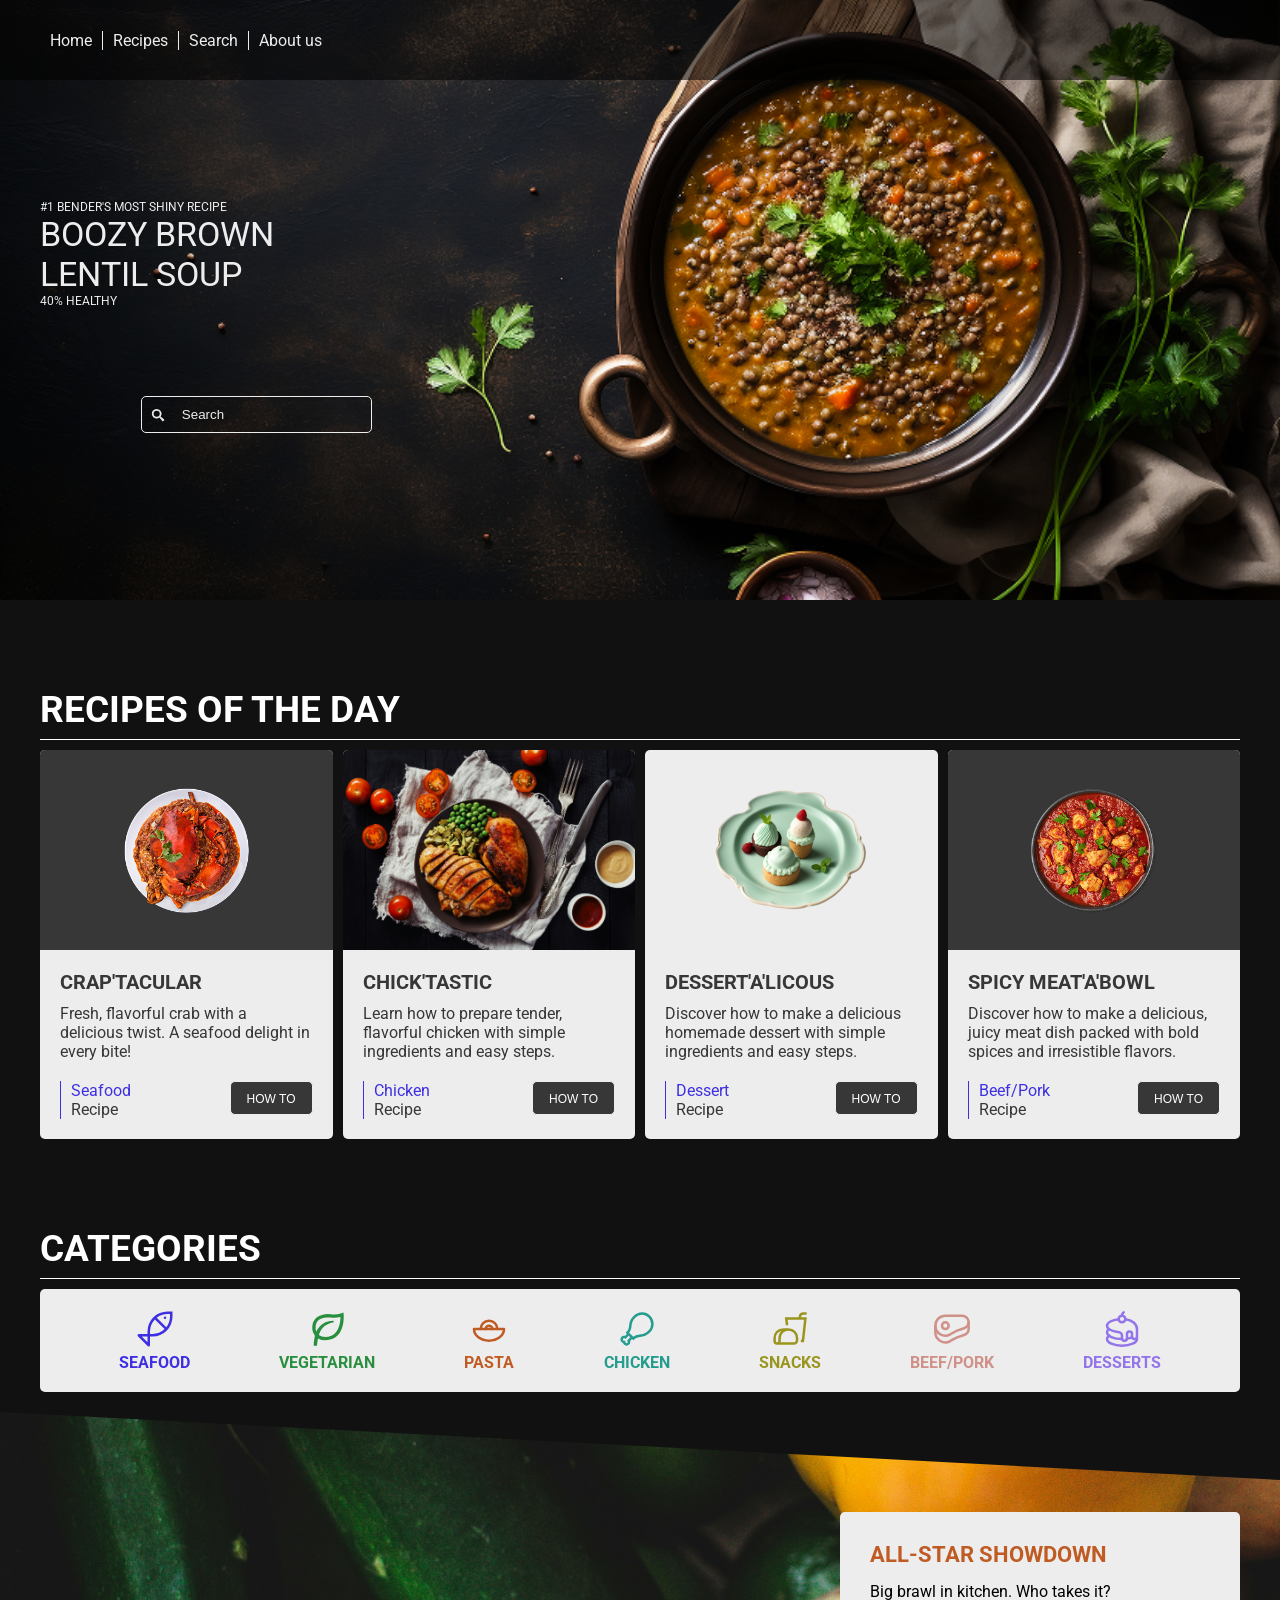
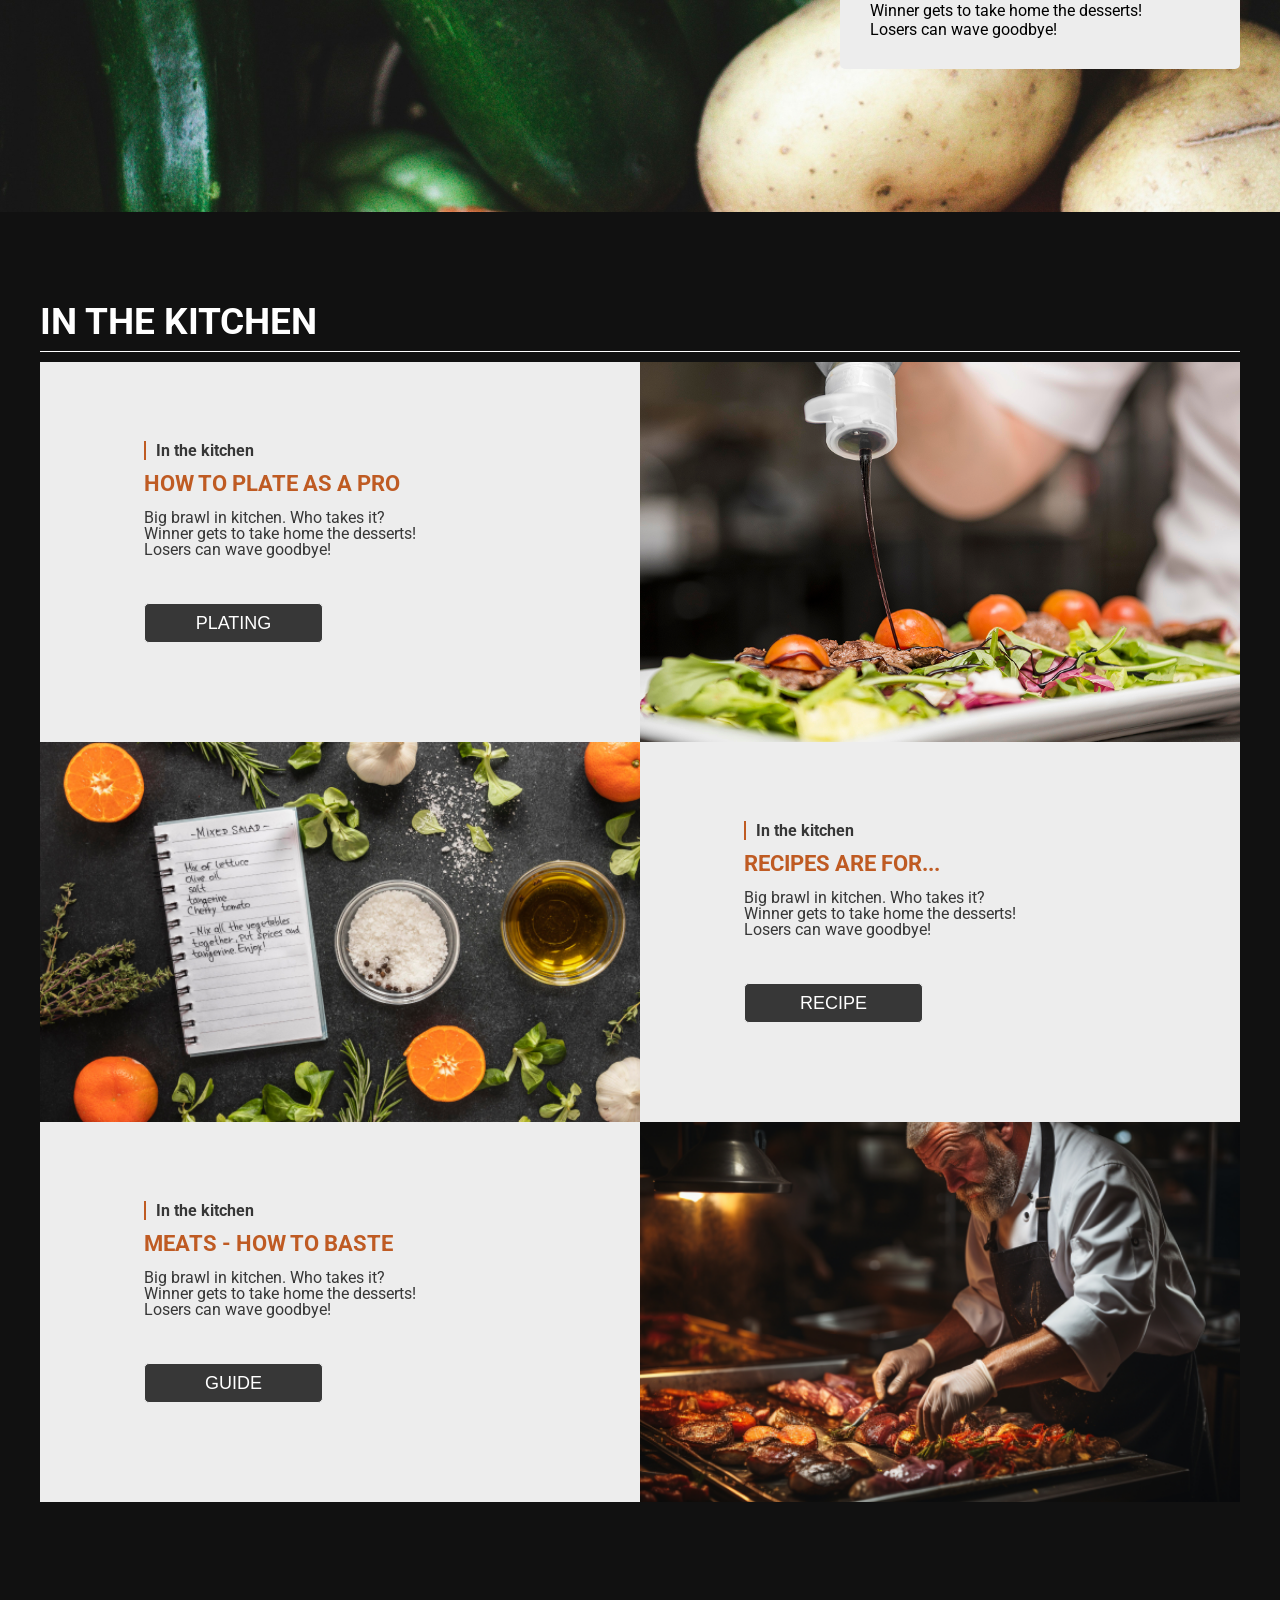
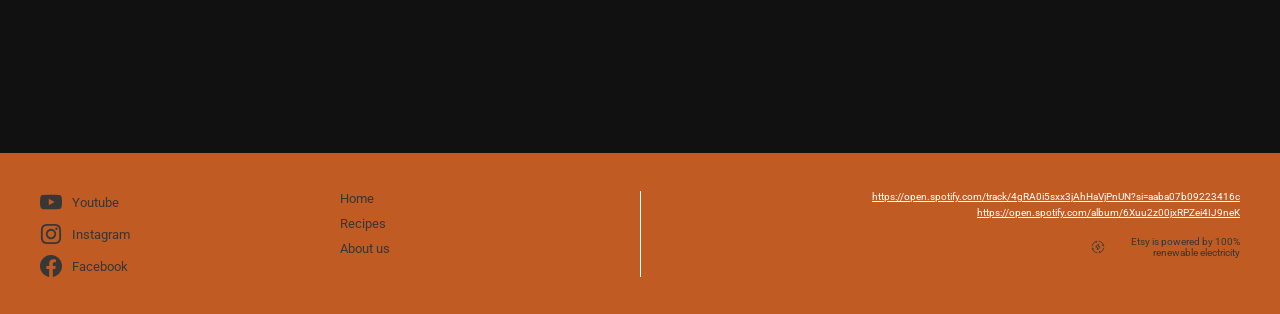
==== commit 04fda99f: "hejsa" ====
--- a/index.html
+++ b/index.html
@@ -439,13 +439,7 @@
 
 
 
-
-
-
-
- </div>
-
-        <!-- Footer -->
+ <!-- Footer -->
         <footer class="footer">
 
             <div class="footer_container">
@@ -543,6 +537,12 @@
 
 
 
+
+
+ </div>
+
+       
+
    
 
     <script src="js/app.js"></script>
--- a/css/style.css
+++ b/css/style.css
@@ -487,7 +487,7 @@
     height: 400px;
     display: flex;
     justify-content: center;
-    background-image: url("https://picsum.photos/1920/400");
+    background-image: url("../images/vegetable.jpg");
     background-size: cover;
     background-position: center;
     clip-path: polygon(0 0, 100% 17%, 100% 100%, 0% 100%);
@@ -525,6 +525,7 @@
 .content_area_container {
     display: grid;
     grid-template-columns: repeat(12, 1fr);
+    padding-bottom: 241px;
 }
 
 .content_area_container_box {
@@ -568,8 +569,13 @@
     padding: 8px 16px;
     font-size: 18px;
     cursor: pointer;
+    transition: background-color 0.3s ease;
     text-transform: uppercase;
     border: 1px solid var(--background-color-light);
+}
+
+.content_area button:hover {
+    background-color: var(--primary-color);
 }
 
 .content_area_container_box img {
@@ -699,6 +705,14 @@
     align-items: center;
     gap: 6px;
     padding: 5px 10px;
+    cursor: pointer;
+    transition: background-color 0.3s ease;
+}
+
+.button-recipe:hover {
+    background-color: var(--primary-color);
+    border-color: var(--primary-color);
+    color: var(--color-light);
 }
 
 .instruction {
@@ -730,6 +744,70 @@
     padding-left: 5px;
 }
 
+/* Bonus section */
+
+.recipe-bonus {
+    width: var(--width-12col);
+    margin: 80px auto;
+    display: grid;
+    grid-template-columns: 2fr 1fr;
+    column-gap: 100px;
+    row-gap: 40px;
+}
+
+.recipe-bonus h2 {
+    color: var(--color-light);
+    font-size: 32px;
+    text-transform: uppercase;
+    padding-bottom: 10px;
+    
+}
+
+.bonus {
+    grid-column: 1 / -1;
+    display: grid;
+    grid-template-columns: 2fr 1fr;
+    gap: 100px;
+    border-bottom: 1px solid var(--color-light);
+    padding-bottom: 9px;
+}
+
+.bonus-step {
+    display: flex;
+    gap: 25px;
+    margin-bottom: 30px;
+    align-items: flex-start;
+}
+
+.bonus-step span {
+    color: var(--primary-color);
+    writing-mode: vertical-rl;
+    transform: rotate(180deg);
+    font-size: 14px;
+    margin-top: 6px;
+}
+
+.bonus-step p {
+    color: var(--color-light);
+    font-size: 14px;
+    line-height: 26px;
+    margin: 0;
+    
+}
+
+.bonus-ingredients ul {
+    list-style: none;
+    padding: 0;
+    margin: 0;
+}
+
+.bonus-ingredients li {
+    color: var(--color-light);
+    font-size: 14px;
+    line-height: 24px;
+    font-weight: 400;
+}
+
 
 /* Search */
 
@@ -743,7 +821,8 @@
     display: grid;
     grid-template-columns: repeat(12, 1fr);
     gap: var(--grid-gap);
-    border-bottom: 1px solid var(--color-dark);
+    border-bottom: 1px solid var(--color-light);
+    padding-bottom: 52px;
 }
 
 .search-section-container h1 {
@@ -781,13 +860,315 @@
     color: var(--color-light);
 }
 
+.search-filter {
+    grid-column: 6 / span 7;
+    width: 649px;
+    height: 218px;
+    box-sizing: border-box;
+    background: linear-gradient(to right, #242424, #111111);
+    color: var(--color-light);
+    border-radius: 5px;
+    padding: 20px;
+    display: grid;
+    grid-template-columns: repeat(2, 1fr);
+    column-gap: 33px;
+   
+}
+
+.search-filter h2 {
+    grid-column: 1 / span 2;
+    font-size: 20px;
+    font-weight: 400;
+    margin: 0;
+}
+
+.filter-option {
+    display: flex;
+    flex-direction: column;
+    gap: 12px;
+}
+
+.filter-option label {
+    display: flex;
+    align-items: center;
+    gap: 12px;
+    font-size: 14px;
+}
+
+.filter-option input {
+    accent-color: var(--primary-color);
+}
+
+.search-results {
+    width: var(--width-12col);
+    margin: 0 auto;
+    padding-top: 50px;
+    padding-bottom: 80px;
+}
+
+.search-results-container {
+    max-width: 932px;
+    margin-left: 80px;
+    margin: 0 auto;
+}
+
+.search-result {
+    padding-bottom: 35px;
+    margin-bottom: 35px;
+    border-bottom: 1px solid var(--color-dark);
+}
+
+.search-result h2 {
+    color: var(--primary-color);
+    font-size: 22px;
+    font-weight: 700;
+    text-transform: uppercase;
+    margin-top: 10px;
+    margin-bottom: 12px;
+}
+
+.search-result p {
+    color: var(--color-light);
+    font-size: 16px;
+    line-height: 40px;
+}
+
+.search-result .result-category {
+    color: var(--color-light);
+    font-size: 13px;
+    font-weight: 600;
+    border-left: 2px solid;
+    padding-left: 8px;
+}
+
+/* Seafood */
+.result-category.seafood {
+    border-color: var(--category-seafood);
+}
+
+.result-category.seafood span {
+    color: var(--category-seafood);
+}
+
+/* Chicken */
+.result-category.chicken {
+    border-color: var(--category-chicken);
+}
+
+.result-category.chicken span {
+    color: var(--category-chicken);
+}
+
+/* Pasta */
+.result-category.pasta {
+    border-color: var(--category-pasta);
+}
+
+.result-category.pasta span {
+    color: var(--category-pasta);
+}
+
+/* Vegetarian */
+.result-category.vegetarian {
+    border-color: var(--category-veg);
+}
+
+.result-category.vegetarian span {
+    color: var(--category-veg);
+}
+
 
  
 
 /* About us page start */
 
-
-
+.about-hero {
+    width: var(--width-12col);
+    margin: 0 auto;
+    padding-top: 80px;
+    padding-bottom: 80px;
+    display: grid;
+    grid-template-columns: 1fr 1fr;
+    align-items: center;
+    gap: 60px;
+}
+
+.about-hero-text h1 {
+    font-size: 64px;
+    color: var(--color-light);
+    margin-bottom: 20px;
+    text-transform: uppercase;
+}
+
+.about-hero-text p {
+    color: var(--color-light);
+    font-size: 18px;
+    line-height: 1.6;
+    max-width: 500px;
+}
+
+
+.about-hero-image {
+    display: flex;
+    justify-content: center;
+    align-items: center;
+}
+
+.about-hero-image img {
+    width: 420px;
+    height: 420px;
+    border-radius: 50%;
+    object-fit: cover;
+    display: block;
+}
+
+.about-quote {
+    width: var(--width-12col);
+    margin: 0 auto;
+    padding: 60px 0;
+    border-top: 1px solid var(--color-light);
+    border-bottom: 1px solid var(--color-light);
+    text-align: center;
+    color: var(--color-light);
+}
+
+.about-icon {
+    display: flex;
+    justify-content: center;
+    margin-top: 40px;
+    margin-bottom: 60px;
+}
+
+.about-icon svg {
+    width: 110px;
+    height: 110px;
+}
+
+
+
+.about-information {
+    width: 950px;
+    max-width: 100%;
+    margin: 60px auto;
+    padding: 40px;
+    background-color: var(--color-light);
+    border-radius: 10px;
+    display: flex;
+    align-items: center;
+    gap: 35px;
+}
+
+.about-information-image img {
+    width: 180px;
+    height: 180px;
+    border-radius: 50%;
+    object-fit: cover;
+}
+
+.about-information-text {
+    flex: 1;
+    text-align: center;
+    color: #111111;
+}
+
+.about-information-text h2 {
+    font-size: 24px;
+    font-weight: 700;
+    margin-bottom: 15px;
+}
+
+.about-information-text p {
+    font-size: 16px;
+    line-height: 24px;
+    margin-bottom: 12px;
+}
+
+/* FAQ section */
+
+.about-faq {
+    width: 750px;
+    max-width: 90%;
+    margin: 80px auto;
+}
+
+.about-faq h2 {
+    color: var(--color-light);
+    font-size: 24px;
+    font-weight: 400;
+    text-align: center;
+    margin-bottom: 20px;
+}
+
+.about-faq .faq-box {
+    border: 1px solid var(--color-light);
+    padding: 20px 25px;
+    margin-bottom: 20px;
+    cursor: pointer;
+    transition: background-color 0.3s ease;
+}
+
+.about-faq .faq-box p {
+    color: var(--color-light);
+    font-size: 18px;
+    margin: 0;
+}
+
+.about-faq .faq-box:hover {
+    background-color: var(--primary-color);
+}
+
+.about-newsletter {
+    width: 730px;
+    max-width: 90%;
+    margin: 80px auto;
+    text-align: center;
+    color: var(--color-light);
+}
+
+.about-newsletter h2 {
+    font-size: 24px;
+    font-weight: 400;
+    text-transform: uppercase;
+    margin-bottom: 10px;
+}
+
+.about-newsletter p {
+    font-size: 18px;
+    line-height: 26px;
+    margin-bottom: 20px;
+}
+
+.newsletter-form input {
+    display: block;
+    width: 100%;
+    height: 90px;
+    padding: 20px;
+    margin-bottom: 15px;
+    background-color: var(--background-color-light);
+    border: none;
+    font-size: 20px;
+    box-sizing: border-box;
+}
+
+.newsletter-form button {
+    width: 100%;
+    height: 90px;
+    background-color: var(--primary-color);
+    border: none;
+    font-size: 20px;
+    cursor: pointer;
+    transition: background-color 0.3s ease;
+}
+
+.newsletter-form button:hover {
+    background-color: var(--background-color-light);
+}
+
+.about-newsletter .newsletter-info {
+    font-size: 14px;
+    line-height: 20px;
+    margin-top: 15px;
+}
 
 /* Footer starter her */
 
@@ -985,4 +1366,227 @@
      .image_section {
         display:none;
     } 
+
+    /* In the kitchen - mobile */
+
+.content_area {
+    width: 90%;
+    margin: 0 auto;
+}
+
+.content_area_container {
+    display: grid;
+    grid-template-columns: 1fr;
+}
+
+.content_area_container_box {
+    width: 100%;
+}
+
+.content_area_container_box img {
+    width: 100%;
+    height: auto;
+}
+
+/* Footer mobile */
+
+.footer_container {
+    display: flex;
+    flex-direction: column;
+    gap: 25px;
+    width: 90%;
+    margin: 0 auto;
+    padding: 30px 0;
+}
+
+.footer_container > div {
+    width: 100%;
+}
+
+.footer_information {
+    text-align: left;
+    overflow-wrap: anywhere;
+}
+
+/* Recipes - mobile */
+
+.recipe-hero-container {
+    flex-direction: column;
+    width: 90%;
+    margin: 0 auto;
+}
+
+.recipe-hero-text {
+    width: 100%;
+    margin: 30px 0;
+}
+
+.suop-image {
+    width: 300px;
+    height: 300px;
+    margin: 30px auto;
+}
+
+.recipe-info {
+    width: 100%;
+    height: auto;
+    flex-wrap: wrap;
+    gap: 20px;
+}
+
+.ingredients {
+    width: 100%;
+}
+
+.ingredients-container {
+    flex-direction: column;
+    gap: 15px;
+}
+
+.ingredients-container ul {
+    width: 100%;
+}
+
+.buttons-recipe {
+    margin-left: 5%;
+}
+
+.instruction {
+    width: 90%;
+    margin: 40px auto;
+}
+
+.instruction h2 {
+    font-size: 30px;
+}
+
+.instruction ul {
+    width: 100%;
+}
+
+/* Recipe bonus - mobile */
+
+.recipe-bonus {
+    width: 90%;
+    grid-template-columns: 1fr;
+    gap: 40px;
+    margin: 50px auto;
+}
+
+.bonus-instructions {
+    width: 100%;
+    grid-column: 1;
+}
+
+.bonus-ingredients {
+    width: 100%;
+    grid-column: 1;
+}
+
+.bonus-step {
+    gap: 15px;
+    margin-bottom: 25px;
+}
+
+.bonus-step p {
+    font-size: 14px;
+    line-height: 22px;
+}
+
+.recipe-bonus h2 {
+    font-size: 24px;
+}
+
+/* About us - mobile */
+
+/* About Us - mobile */
+
+.about-hero {
+    width: 90%;
+    grid-template-columns: 1fr;
+    gap: 30px;
+    padding: 40px 0;
+}
+
+.about-hero-text h1 {
+    font-size: 40px;
+}
+
+.about-hero-image img {
+    width: 260px;
+    height: 260px;
+}
+
+/* Quote */
+
+.about-quote {
+    width: 90%;
+    padding: 30px 0;
+}
+
+.about-quote p {
+    width: 100%;
+    font-size: 16px;
+    line-height: 24px;
+}
+
+/* Information box */
+
+.about-information {
+    width: 90%;
+    flex-direction: column;
+    padding: 25px;
+    gap: 20px;
+}
+
+.about-information-image img {
+    width: 160px;
+    height: 160px;
+}
+
+.about-text {
+    text-align: center;
+}
+
+/* FAQ */
+
+.about-faq {
+    width: 90%;
+    margin: 50px auto;
+}
+
+.about-faq h2 {
+    font-size: 22px;
+}
+
+.about-faq .faq-box {
+    padding: 15px;
+}
+
+/* Newsletter */
+
+.about-newsletter {
+    width: 90%;
+    margin: 50px auto;
+}
+
+.about-newsletter h2 {
+    font-size: 22px;
+}
+
+.about-newsletter p {
+    font-size: 16px;
+}
+
+.newsletter-form input {
+    width: 100%;
+    height: 60px;
+}
+
+.newsletter-form button {
+    width: 100%;
+    height: 60px;
+}
+
+
 }
